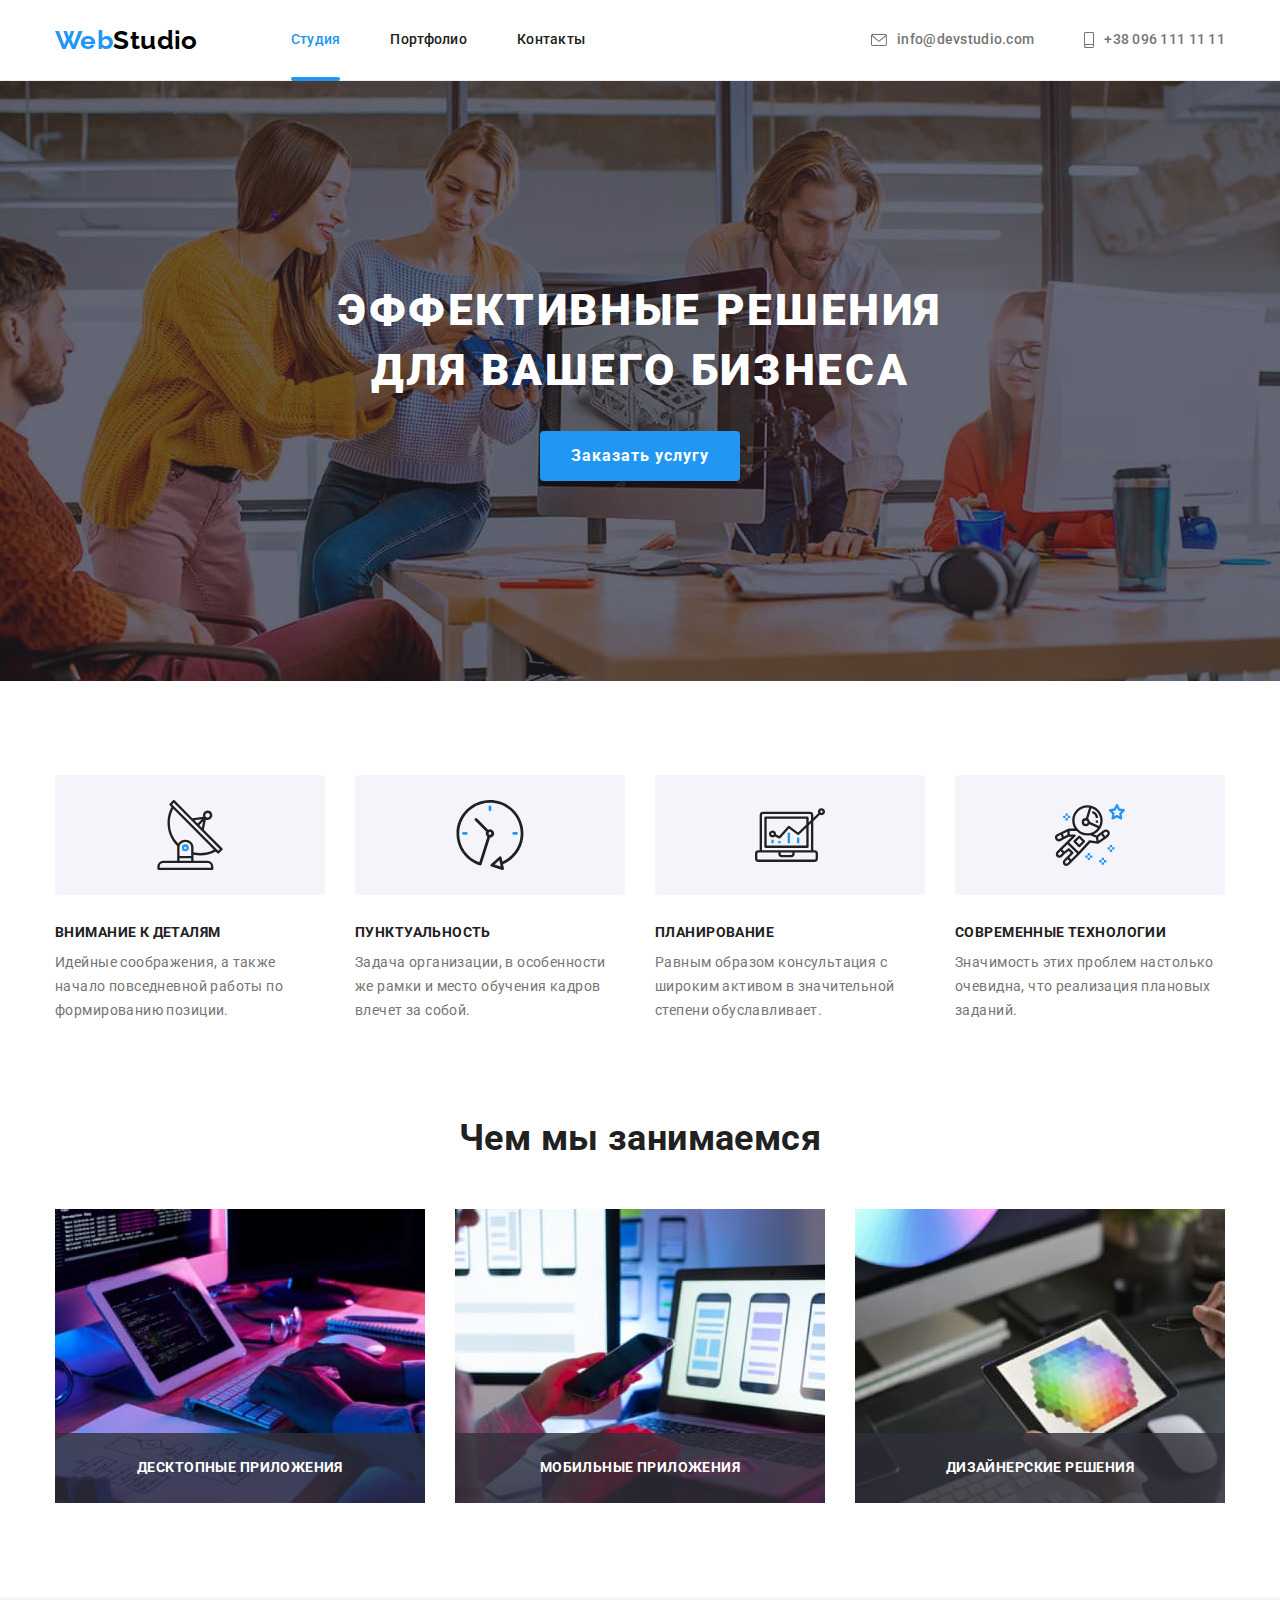
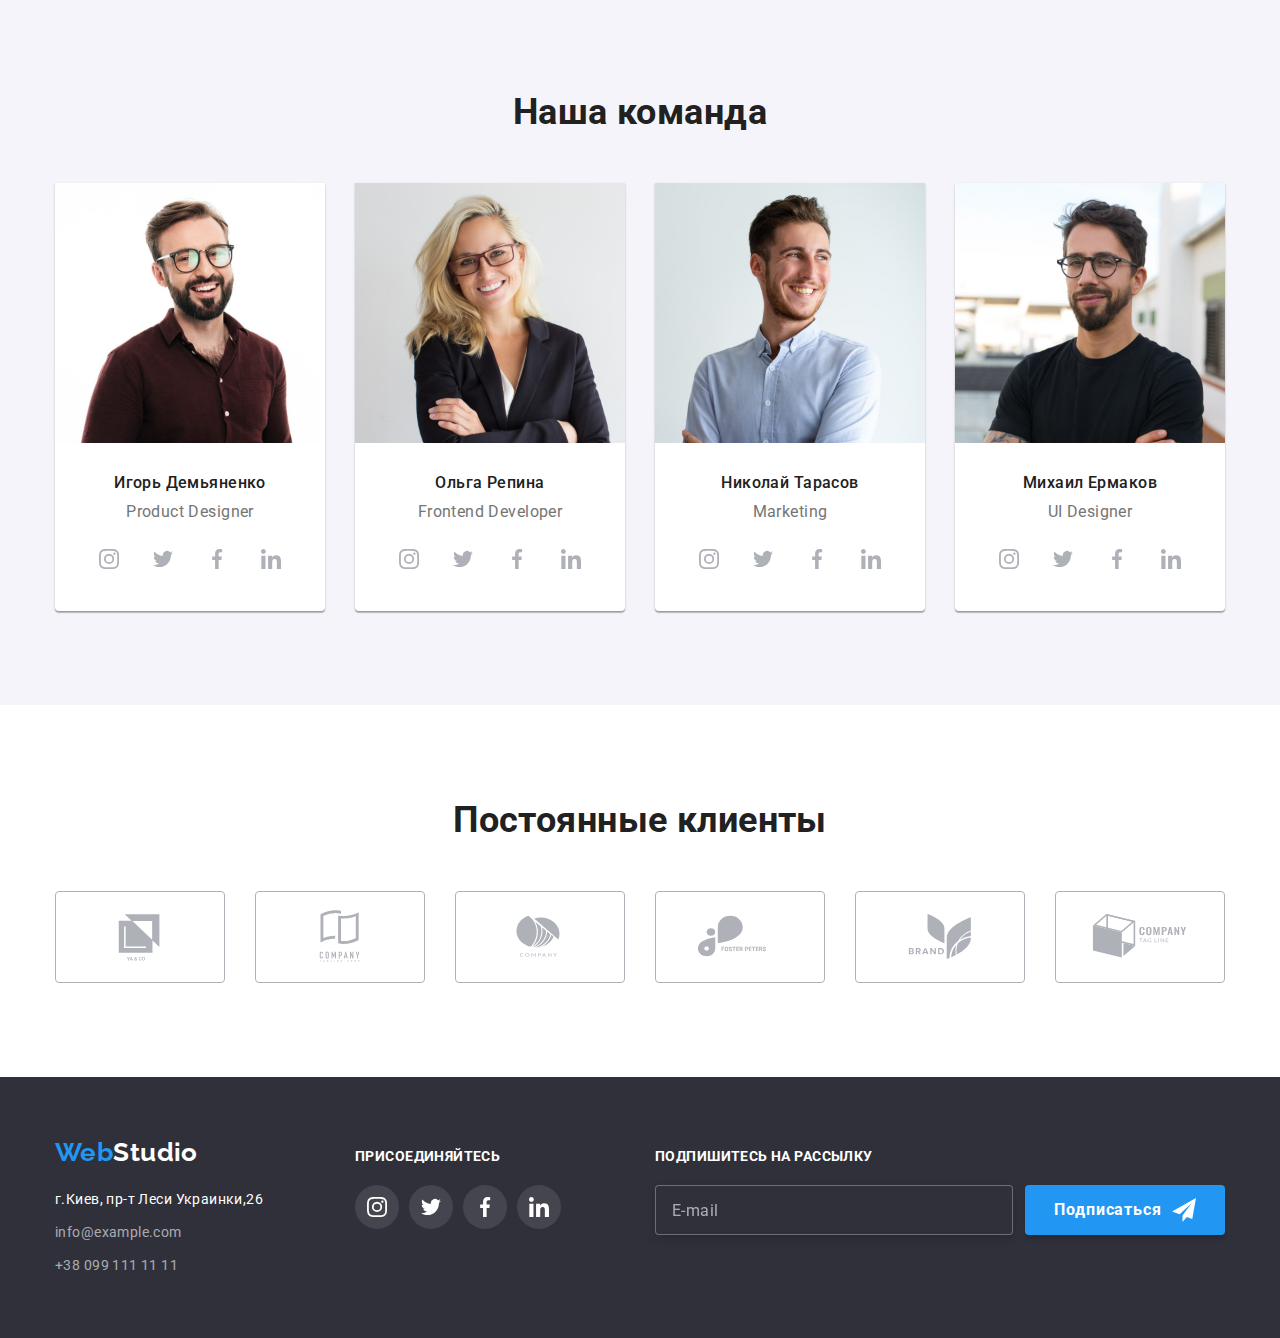
==== index.html @ 967293d0 "Initial commit" ====
<!DOCTYPE html>
<html lang="ru">
  <head>
    <meta charset="UTF-8" />
    <meta http-equiv="X-UA-Compatible" content="IE=edge" />
    <meta name="viewport" content="width=device-width, initial-scale=1.0" />
    <title>Document</title>
    <link rel="preconnect" href="https://fonts.googleapis.com" />
    <link rel="preconnect" href="https://fonts.gstatic.com" crossorigin />
    <link
      href="https://fonts.googleapis.com/css2?family=Raleway:wght@700&family=Roboto:wght@400;500;700;900&display=swap"
      rel="stylesheet"
    />
    <link
      rel="stylesheet"
      href="https://cdnjs.cloudflare.com/ajax/libs/modern-normalize/1.1.0/modern-normalize.min.css"
    />
    <link rel="stylesheet" href="./css/main.min.css" />
  </head>

  <body data-body>
    <!-- Секція Header -->
    <header class="header">
      <div class="container header__nav">
        <nav class="nav header__nav">
          <a class="logo" href="./index.html">Web<span class="logo__text--black">Studio</span></a>
          <ul class="nav__list list">
            <li class="nav__item">
              <a class="nav__link nav__link--current" href="./index.html">Студия</a>
            </li>
            <li class="nav__item">
              <a class="nav__link" href="./portfolio.html">Портфолио</a>
            </li>
            <li class="nav__item">
              <a class="nav__link" href="#">Контакты</a>
            </li>
          </ul>
        </nav>
        <ul class="contacts__list header__contacts-list list">
          <li class="contacts__item header__contacts-item">
            <a class="contacts__link header__contacts-link" href="mailto:info@example.com">
              <svg class="contacts__icon" width="16" height="12">
                <use href="./images/icons.svg#envelope"></use></svg
              >info@devstudio.com
            </a>
          </li>
          <li class="contacts__item header__contacts-item">
            <a class="contacts__link header__contacts-link" href="tel:+380991111111">
              <svg class="contacts__icon" width="10" height="16">
                <use href="./images/icons.svg#smartphone"></use></svg
              >+38 096 111 11 11
            </a>
          </li>
        </ul>
      </div>
    </header>

    <main>
      <!-- Секція Hero -->
      <section class="hero">
        <div class="container">
          <h1 class="hero__title">
            Эффективные решения <br />
            для вашего бизнеса
          </h1>
          <button class="button hero__button" type="button" data-modal-open>Заказать услугу</button>
        </div>
      </section>
      <!-- Секція Benefits -->
      <section class="benefits">
        <div class="container">
          <h2 class="benefit__title visually-hidden">Достоинства компании</h2>
          <ul class="benefits__list list">
            <li class="benefits__item">
              <div class="benefits__thumb">
                <svg class="benefits__icon" width="70" height="70">
                  <use href="./images/icons.svg#antenna"></use>
                </svg>
              </div>
              <h3 class="benefits__subtitle">Внимание к деталям</h3>
              <p class="benefits__description">
                Идейные соображения, а также начало повседневной работы по формированию позиции.
              </p>
            </li>
            <li class="benefits__item">
              <div class="benefits__thumb">
                <svg class="benefits__icon" width="70" height="70">
                  <use href="./images/icons.svg#clock"></use>
                </svg>
              </div>
              <h3 class="benefits__subtitle">Пунктуальность</h3>
              <p class="benefits__description">
                Задача организации, в особенности же рамки и место обучения кадров влечет за собой.
              </p>
            </li>
            <li class="benefits__item">
              <div class="benefits__thumb">
                <svg class="benefits__icon" width="70" height="70">
                  <use href="./images/icons.svg#diagram"></use>
                </svg>
              </div>
              <h3 class="benefits__subtitle">Планирование</h3>
              <p class="benefits__description">
                Равным образом консультация с широким активом в значительной степени обуславливает.
              </p>
            </li>
            <li class="benefits__item">
              <div class="benefits__thumb">
                <svg class="benefits__icon" width="70" height="70">
                  <use href="./images/icons.svg#astronaut"></use>
                </svg>
              </div>
              <h3 class="benefits__subtitle">Современные технологии</h3>
              <p class="benefits__description">
                Значимость этих проблем настолько очевидна, что реализация плановых заданий.
              </p>
            </li>
          </ul>
        </div>
      </section>
      <!-- Секція About -->
      <section class="about">
        <div class="container">
          <h2 class="about__title">Чем мы занимаемся</h2>
          <ul class="about__list card-set list">
            <li class="about__item card-set__item">
              <img
                class="about__img img"
                src="./images/img_1.jpg"
                alt="процес_програмиования"
                width="370"
              />
              <p class="about__subtitle">Десктопные приложения</p>
            </li>
            <li class="about__item card-set__item">
              <img
                class="about__img img"
                src="./images/img_2.jpg"
                alt="девушка_звонит"
                width="370"
              />
              <p class="about__subtitle">Мобильные приложения</p>
            </li>
            <li class="about__item card-set__item">
              <img
                class="about__img img"
                src="./images/img_3.jpg"
                alt="выбор_цвета_палитры"
                width="370"
              />
              <p class="about__subtitle">Дизайнерские решения</p>
            </li>
          </ul>
        </div>
      </section>
      <!-- Секція Team -->
      <section class="team">
        <div class="container">
          <h2 class="team__title">Наша команда</h2>
          <ul class="team__list card-set list">
            <li class="team__item card-set__item">
              <img
                class="team__img img"
                src="./images/img_4.jpg"
                alt="мужчина_Игорь Демьяненко"
                width="270"
              />
              <div class="meta">
                <h3 class="meta__name">Игорь Демьяненко</h3>
                <p class="meta__job">Product Designer</p>
                <ul class="social__list list">
                  <li class="social__item">
                    <a
                      class="social__link social__link--mode-light"
                      href="#"
                      aria-label="instagram"
                    >
                      <svg class="social__icon social__icon--mode-light" width="20" height="20">
                        <use href="./images/icons.svg#instagram"></use>
                      </svg>
                    </a>
                  </li>
                  <li class="social__item">
                    <a class="social__link social__link--mode-light" href="#" aria-label="twitter">
                      <svg class="social__icon social__icon--mode-light" width="20" height="20">
                        <use href="./images/icons.svg#twitter"></use>
                      </svg>
                    </a>
                  </li>
                  <li class="social__item">
                    <a class="social__link social__link--mode-light" href="#" aria-label="facebook"
                      ><svg class="social__icon social__icon--mode-light" width="20" height="20">
                        <use href="./images/icons.svg#facebook"></use></svg
                    ></a>
                  </li>
                  <li class="social__item">
                    <a class="social__link social__link--mode-light" href="#" aria-label="linkedin"
                      ><svg class="social__icon social__icon--mode-light" width="20" height="20">
                        <use href="./images/icons.svg#linkedin"></use></svg
                    ></a>
                  </li>
                </ul>
              </div>
            </li>
            <li class="team__item card-set__item">
              <img
                class="team__img img"
                src="./images/img_5.jpg"
                alt="девушка_Ольга Репина"
                width="270"
              />
              <div class="meta">
                <h3 class="meta__name">Ольга Репина</h3>
                <p class="meta__job">Frontend Developer</p>
                <ul class="social__list list">
                  <li class="social__item">
                    <a
                      class="social__link social__link--mode-light"
                      href="#"
                      aria-label="instagram"
                    >
                      <svg class="social__icon social__icon--mode-light" width="20" height="20">
                        <use href="./images/icons.svg#instagram"></use>
                      </svg>
                    </a>
                  </li>
                  <li class="social__item">
                    <a class="social__link social__link--mode-light" href="#" aria-label="twitter">
                      <svg class="social__icon social__icon--mode-light" width="20" height="20">
                        <use href="./images/icons.svg#twitter"></use>
                      </svg>
                    </a>
                  </li>
                  <li class="social__item">
                    <a class="social__link social__link--mode-light" href="#" aria-label="facebook"
                      ><svg class="social__icon social__icon--mode-light" width="20" height="20">
                        <use href="./images/icons.svg#facebook"></use></svg
                    ></a>
                  </li>
                  <li class="social__item">
                    <a class="social__link social__link--mode-light" href="#" aria-label="linkedin"
                      ><svg class="social__icon social__icon--mode-light" width="20" height="20">
                        <use href="./images/icons.svg#linkedin"></use></svg
                    ></a>
                  </li>
                </ul>
              </div>
            </li>
            <li class="team__item card-set__item">
              <img
                class="team__img img"
                src="./images/img_6.jpg"
                alt="мужчина_Николай Тарасов"
                width="270"
              />
              <div class="meta">
                <h3 class="meta__name">Николай Тарасов</h3>
                <p class="meta__job">Marketing</p>
                <ul class="social__list list">
                  <li class="social__item">
                    <a
                      class="social__link social__link--mode-light"
                      href="#"
                      aria-label="instagram"
                    >
                      <svg class="social__icon social__icon--mode-light" width="20" height="20">
                        <use href="./images/icons.svg#instagram"></use>
                      </svg>
                    </a>
                  </li>
                  <li class="social__item">
                    <a class="social__link social__link--mode-light" href="#" aria-label="twitter">
                      <svg class="social__icon social__icon--mode-light" width="20" height="20">
                        <use href="./images/icons.svg#twitter"></use>
                      </svg>
                    </a>
                  </li>
                  <li class="social__item">
                    <a class="social__link social__link--mode-light" href="#" aria-label="facebook"
                      ><svg class="social__icon social__icon--mode-light" width="20" height="20">
                        <use href="./images/icons.svg#facebook"></use></svg
                    ></a>
                  </li>
                  <li class="social__item">
                    <a class="social__link social__link--mode-light" href="#" aria-label="linkedin"
                      ><svg class="social__icon social__icon--mode-light" width="20" height="20">
                        <use href="./images/icons.svg#linkedin"></use></svg
                    ></a>
                  </li>
                </ul>
              </div>
            </li>
            <li class="team__item card-set__item">
              <img
                class="team__img img"
                src="./images/img_7.jpg"
                alt="мужчина_Михаил Ермаков"
                width="270"
              />
              <div class="meta">
                <h3 class="meta__name">Михаил Ермаков</h3>
                <p class="meta__job">UI Designer</p>
                <ul class="social__list list">
                  <li class="social__item">
                    <a
                      class="social__link social__link--mode-light"
                      href="#"
                      aria-label="instagram"
                    >
                      <svg class="social__icon social__icon--mode-light" width="20" height="20">
                        <use href="./images/icons.svg#instagram"></use>
                      </svg>
                    </a>
                  </li>
                  <li class="social__item">
                    <a class="social__link social__link--mode-light" href="#" aria-label="twitter">
                      <svg class="social__icon social__icon--mode-light" width="20" height="20">
                        <use href="./images/icons.svg#twitter"></use>
                      </svg>
                    </a>
                  </li>
                  <li class="social__item">
                    <a class="social__link social__link--mode-light" href="#" aria-label="facebook"
                      ><svg class="social__icon social__icon--mode-light" width="20" height="20">
                        <use href="./images/icons.svg#facebook"></use></svg
                    ></a>
                  </li>
                  <li class="social__item">
                    <a class="social__link social__link--mode-light" href="#" aria-label="linkedin"
                      ><svg class="social__icon social__icon--mode-light" width="20" height="20">
                        <use href="./images/icons.svg#linkedin"></use></svg
                    ></a>
                  </li>
                </ul>
              </div>
            </li>
          </ul>
        </div>
      </section>
      <!-- Секція Clients -->
      <section class="clients">
        <div class="container">
          <h2 class="clients__title">Постоянные клиенты</h2>
          <ul class="clients__list list">
            <li class="clients__items">
              <a class="clients__link" href="#" aria-label="ya_&_co">
                <svg class="clients__icon" width="106" height="60">
                  <use href="./images/icons.svg#logo_1"></use></svg
              ></a>
            </li>
            <li class="clients__items">
              <a class="clients__link" href="#" aria-label="company_tagline_here">
                <svg class="clients__icon" width="106" height="60">
                  <use href="./images/icons.svg#logo_2"></use></svg
              ></a>
            </li>
            <li class="clients__items">
              <a class="clients__link" href="#" aria-label="company">
                <svg class="clients__icon" width="106" height="60">
                  <use href="./images/icons.svg#logo_3"></use></svg
              ></a>
            </li>
            <li class="clients__items">
              <a class="clients__link" href="#" aria-label="foster_peters">
                <svg class="clients__icon" width="106" height="60">
                  <use href="./images/icons.svg#logo_4"></use></svg
              ></a>
            </li>
            <li class="clients__items">
              <a class="clients__link" href="#" aria-label="brand">
                <svg class="clients__icon" width="106" height="60">
                  <use href="./images/icons.svg#logo_5"></use></svg
              ></a>
            </li>
            <li class="clients__items">
              <a class="clients__link" href="#" aria-label="company_tag_line">
                <svg class="clients__icon" width="106" height="60">
                  <use href="./images/icons.svg#logo_6"></use></svg
              ></a>
            </li>
          </ul>
        </div>
      </section>
    </main>
    <!-- Секція Footer -->
    <footer class="footer">
      <div class="container footer__container">
        <div class="footer__box">
          <a class="logo footer__logo" href="./index.html"
            >Web<span class="logo__text--white">Studio</span></a
          >
          <address class="contact">
            <ul class="contact__list list">
              <li class="contact__item">
                <a
                  class="contact__address"
                  href="https://goo.gl/maps/8b87fUh3uZsaHk5C8"
                  target="_blank"
                  rel="noreferrer noopener"
                >
                  г.Киев, пр-т Леси Украинки,26
                </a>
              </li>
              <li class="contact__item">
                <a class="contact__link" href="mailto:info@example.com">info@example.com</a>
              </li>
              <li class="contact__item">
                <a class="contact__link" href="tel:+380991111111">+38 099 111 11 11</a>
              </li>
            </ul>
          </address>
        </div>
        <div class="social footer__social">
          <b class="social__title">присоединяйтесь</b>
          <ul class="social__list list">
            <li class="social__item">
              <a class="social__link social__link--mode-dark" href="#" aria-label="instagram"
                ><svg class="social__icon social__icon--mode-dark" width="20" height="20">
                  <use href="./images/icons.svg#instagram"></use></svg
              ></a>
            </li>
            <li class="social__item">
              <a class="social__link social__link--mode-dark" href="#" aria-label="twitter"
                ><svg class="social__icon social__icon--mode-dark" width="20" height="20">
                  <use href="./images/icons.svg#twitter"></use></svg
              ></a>
            </li>
            <li class="social__item">
              <a class="social__link social__link--mode-dark" href="#" aria-label="facebook"
                ><svg class="social__icon social__icon--mode-dark" width="20" height="20">
                  <use href="./images/icons.svg#facebook"></use></svg
              ></a>
            </li>
            <li class="social__item">
              <a class="social__link social__link--mode-dark" href="#" aria-label="linkedin"
                ><svg class="social__icon social__icon--mode-dark" width="20" height="20">
                  <use href="./images/icons.svg#linkedin"></use></svg
              ></a>
            </li>
          </ul>
        </div>
        <div class="subscribe">
          <b class="subscribe__title">Подпишитесь на рассылку</b>
          <form class="subscribe__form">
            <label class="subscribe__field">
              <input
                class="subscribe__inpat"
                type="email"
                name="mail"
                placeholder="E-mail"
                required
              />
            </label>
            <button class="button subscribe__button" type="submit">
              Подписаться
              <svg class="subscribe__icon" width="24" height="24">
                <use href="./images/icons.svg#subscribe"></use>
              </svg>
            </button>
          </form>
        </div>
      </div>
    </footer>
    <!-- Модальне вікно -->
    <div class="backdrop backdrop__is-hidden" data-modal>
      <div class="modal">
        <form class="form">
          <b class="form__title">Оставьте свои данные, мы вам перезвоним</b>
          <label class="form__field">
            <span class="form__lable">Имя</span>
            <input class="form__input" type="text" name="user-name" />
            <svg class="form__icon" width="18" height="18">
              <use href="./images/icons.svg#user_name"></use>
            </svg>
          </label>
          <label class="form__field">
            <span class="form__lable">Телефон</span>
            <input class="form__input" type="tel" name="tel" />
            <svg class="form__icon" width="18" height="18">
              <use href="./images/icons.svg#tel"></use>
            </svg>
          </label>
          <label class="form__field">
            <span class="form__lable">Почта</span>
            <input class="form__input" type="email" name="mail" />
            <svg class="form__icon" width="18" height="18">
              <use href="./images/icons.svg#mail"></use>
            </svg>
          </label>
          <label class="form__field">
            <span class="form__lable">Комментарий</span>
            <textarea
              class="form__input-textarea"
              name="comment"
              placeholder="Введите текст"
            ></textarea>
          </label>
          <label class="form__field-checkbox">
            <input class="form__input-checkbox" type="checkbox" />
            <svg class="form__checkbox-on" width="16" height="15">
              <use href="./images/icons.svg#on_checkbox"></use>
            </svg>
            <svg class="form__checkbox-off" width="16" height="15">
              <use href="./images/icons.svg#off_checkbox"></use>
            </svg>
            <span class="form__checkbox-text"
              >Соглашаюсь с рассылкой и принимаю
              <a class="form__checkbox-link" href="#">Условия договора</a></span
            >
          </label>
          <button class="button__submit button" type="submit">Отправить</button>
        </form>
        <button class="button__close" type="button" aria-label="modal-close" data-modal-close>
          <svg class="button__close-icon" width="18" height="18">
            <use href="./images/icons.svg#modal_close"></use>
          </svg>
        </button>
      </div>
    </div>
    <script src="./js/modal.js"></script>
  </body>
</html>
---- css/main.min.css ----
:root{--main-font: "Roboto";--secondary-font: "Raleway";--primary-text-color: #757575;--title-text-color: #000000;--link-base-color: #212121;--text-white-color: #ffffff;--link-active-color: #2196f3;--footer-contact-color: rgba(255, 255, 255, 0.6);--hero-linear-gradient: rgba(47, 48, 58, 0.4);--team-icon-color: #afb1b8;--team-icon-focus-color: #ffffff;--clients-color: #afb1b8;--clients-focus-color: #188ce8;--footer-icon-color: #ffffff;--background-white-color: #ffffff;--background-secondary-color: #2f303a;--background-btn-active-color: #188ce8;--background-button-color: #f5f4fa;--team-icon-focus-bg: #2196f3;--footer-icon-bg: rgba(255, 255, 255, 0.1);--footer-icon-focus-bg: #2196f3;--header-border-color: #ececec;--portfolio-border-color: #eeeeee;--clients-border-color: #afb1b8;--clients-border-focus-color: #188ce8;--team-item-border: 0px 0px 4px 4px;--hero-button-shadow: 0px 4px 4px rgba(0, 0, 0, 0.15);--team-item-shadow: 0px 1px 3px rgba(0, 0, 0, 0.12), 0px 1px 1px rgba(0, 0, 0, 0.14), 0px 2px 1px rgba(0, 0, 0, 0.2);--portfolio-filters-item-shadow: 0px 3px 1px rgba(0, 0, 0, 0.1), 0px 1px 2px rgba(0, 0, 0, 0.08), 0px 2px 2px rgba(0, 0, 0, 0.12);--portfolio-projects-item-shadow: 0px 1px 1px rgba(0, 0, 0, 0.12), 0px 4px 4px rgba(0, 0, 0, 0.06), 1px 4px 6px rgba(0, 0, 0, 0.16);--items: 3;--indent: 30px;--transition: 250ms cubic-bezier(0.4, 0, 0.2, 1)}.visually-hidden{position:absolute;width:1px;height:1px;margin:-1px;border:0;padding:0;white-space:nowrap;-webkit-clip-path:inset(100%);clip-path:inset(100%);clip:rect(0 0 0 0);overflow:hidden}.portfolio,.clients,.team,.about,.benefits{padding-top:94px;padding-bottom:94px}body{font-family:var(--main-font),sans-serif;font-size:14px;line-height:1.71;letter-spacing:.03em;color:var(--primary-text-color);background-color:var(--background-white-color)}.backdrop__no-scroll{overflow:hidden}h1,h2,h3,h4,h5,h6,p{margin:0;padding:0}.img{display:block;max-width:100%;height:auto}.list{padding:0;margin:0;list-style:none}.card-set{display:-webkit-box;display:-ms-flexbox;display:flex;-ms-flex-wrap:wrap;flex-wrap:wrap;margin:calc(-1*var(--indent)/2)}.card-set__item{-ms-flex-preferred-size:calc((100% - var(--indent)*var(--items))/var(--items));flex-basis:calc((100% - var(--indent)*var(--items))/var(--items));margin:calc(var(--indent)/2)}.button{display:-webkit-box;display:-ms-flexbox;display:flex;-webkit-box-align:center;-ms-flex-align:center;align-items:center;-webkit-box-pack:center;-ms-flex-pack:center;justify-content:center;width:200px;height:50px;margin-right:auto;margin-left:auto;font-weight:700;font-size:16px;line-height:1.88;letter-spacing:.06em;color:#fff;background:#2196f3;-webkit-box-shadow:0px 4px 4px rgba(0,0,0,.15);box-shadow:0px 4px 4px rgba(0,0,0,.15);border-radius:4px;border:none;cursor:pointer;-webkit-transition:background var(--transition);transition:background var(--transition)}.button:hover,.button:focus{background-color:var(--background-btn-active-color)}.filters__button{padding:6px 22px;font-family:inherit;font-weight:500;font-size:16px;line-height:1.62;letter-spacing:.03em;color:var(--link-base-color);text-align:center;background-color:var(--background-button-color);border:none;border-radius:4px;cursor:pointer;-webkit-transition:color var(--transition),background-color var(--transition),-webkit-box-shadow var(--transition);transition:color var(--transition),background-color var(--transition),-webkit-box-shadow var(--transition);transition:color var(--transition),background-color var(--transition),box-shadow var(--transition);transition:color var(--transition),background-color var(--transition),box-shadow var(--transition),-webkit-box-shadow var(--transition)}.filters__button:hover,.filters__button:focus{color:var(--text-white-color);background-color:var(--link-active-color);-webkit-box-shadow:var(--portfolio-filters-item-shadow);box-shadow:var(--portfolio-filters-item-shadow)}.button__close{position:absolute;top:8px;right:8px;display:-webkit-box;display:-ms-flexbox;display:flex;-webkit-box-align:center;-ms-flex-align:center;align-items:center;-webkit-box-pack:center;-ms-flex-pack:center;justify-content:center;padding:0;width:30px;height:30px;border:1px solid rgba(0,0,0,.1);border-radius:50%;background-color:#fff;-webkit-transition:fill var(--transition);transition:fill var(--transition);cursor:pointer}.button__close:hover,.button__close:focus{fill:#2196f3}.container{width:1200px;padding-left:15px;padding-right:15px;margin-left:auto;margin-right:auto}.section{padding-top:94px;padding-bottom:94px}.social__list{display:-webkit-box;display:-ms-flexbox;display:flex;-webkit-box-pack:center;-ms-flex-pack:center;justify-content:center}.social__item:not(:last-child){margin-right:10px}.social__link{display:-webkit-box;display:-ms-flexbox;display:flex;-webkit-box-pack:center;-ms-flex-pack:center;justify-content:center;-webkit-box-align:center;-ms-flex-align:center;align-items:center;width:44px;height:44px;border-radius:50%}.social__link--mode-light{color:var(--team-icon-color);-webkit-transition:color var(--transition),background-color var(--transition);transition:color var(--transition),background-color var(--transition);fill:currentColor}.social__link--mode-light:hover,.social__link--mode-light:focus{color:var(--team-icon-focus-color);background-color:var(--team-icon-focus-bg)}.social__link--mode-dark{color:var(--footer-icon-color);background-color:var(--footer-icon-bg);-webkit-transition:background-color var(--transition);transition:background-color var(--transition);fill:currentColor}.social__link--mode-dark:hover,.social__link--mode-dark:focus{background-color:var(--footer-icon-focus-bg)}.hero__title{margin-bottom:30px;font-weight:900;font-size:44px;line-height:1.36;letter-spacing:.06em;text-transform:uppercase;color:var(--text-white-color)}.about__title,.team__title,.clients__title{font-weight:700;font-size:36px;line-height:1.17;color:var(--link-base-color)}.backdrop{position:fixed;top:0;left:0;min-width:100%;min-height:100%;background-color:rgba(0,0,0,.2);opacity:1;-webkit-transition:opacity 1000ms cubic-bezier(0.4, 0, 0.2, 1);transition:opacity 1000ms cubic-bezier(0.4, 0, 0.2, 1)}.backdrop__is-hidden{opacity:0;pointer-events:none}.modal{position:absolute;top:50%;left:50%;width:528px;height:581px;padding:40px;background-color:#fff;-webkit-box-shadow:0px 1px 3px rgba(0,0,0,.12),0px 1px 1px rgba(0,0,0,.14),0px 2px 1px rgba(0,0,0,.2);box-shadow:0px 1px 3px rgba(0,0,0,.12),0px 1px 1px rgba(0,0,0,.14),0px 2px 1px rgba(0,0,0,.2);border-radius:4px;-webkit-transform:translate(-50%, -50%) scale(1);transform:translate(-50%, -50%) scale(1);-webkit-transition:-webkit-transform var(--transition);transition:-webkit-transform var(--transition);transition:transform var(--transition);transition:transform var(--transition), -webkit-transform var(--transition)}.form{width:448px}.form__title{display:block;margin-bottom:12px;font-weight:700;font-size:20px;line-height:1.15;text-align:center;letter-spacing:.03em;color:#212121}.form__field{position:relative;display:-webkit-box;display:-ms-flexbox;display:flex;-webkit-box-orient:vertical;-webkit-box-direction:normal;-ms-flex-direction:column;flex-direction:column;margin-bottom:10px;cursor:pointer;-webkit-transition:fill var(--transition);transition:fill var(--transition)}.form__field:nth-child(5){margin-bottom:20px}.form__field:hover,.form__field:focus-within{fill:#2196f3}.form__lable{margin-bottom:4px;font-size:12px;line-height:1.17;letter-spacing:.01em;color:#757575}.form__input{padding:11px 12px;padding-left:42px;border:1px solid rgba(33,33,33,.2);border-radius:4px;cursor:pointer;-webkit-transition:border-color var(--transition);transition:border-color var(--transition)}.form__input:hover,.form__input:focus{border-color:#2196f3;outline:none}.form__icon{position:absolute;top:50%;left:12px}.form__input-textarea{width:448px;height:120px;padding:12px 16px;font-size:12px;line-height:1.17;letter-spacing:.01em;color:#212121;border:1px solid rgba(33,33,33,.2);border-radius:4px;resize:none;cursor:pointer;-webkit-transition:border-color var(--transition);transition:border-color var(--transition)}.form__input-textarea:hover,.form__input-textarea:focus{border-color:#2196f3;outline:none}.form__input-textarea::-webkit-input-placeholder{color:rgba(117,117,117,.5);-webkit-transition:color var(--transition);transition:color var(--transition)}.form__input-textarea::-moz-placeholder{color:rgba(117,117,117,.5);-moz-transition:color var(--transition);transition:color var(--transition)}.form__input-textarea:-ms-input-placeholder{color:rgba(117,117,117,.5);-ms-transition:color var(--transition);transition:color var(--transition)}.form__input-textarea::-ms-input-placeholder{color:rgba(117,117,117,.5);-ms-transition:color var(--transition);transition:color var(--transition)}.form__input-textarea::placeholder{color:rgba(117,117,117,.5);-webkit-transition:color var(--transition);transition:color var(--transition)}.form__input-textarea:hover::-webkit-input-placeholder, .form__input-textarea:focus::-webkit-input-placeholder{color:#2196f3}.form__input-textarea:hover::-moz-placeholder, .form__input-textarea:focus::-moz-placeholder{color:#2196f3}.form__input-textarea:hover:-ms-input-placeholder, .form__input-textarea:focus:-ms-input-placeholder{color:#2196f3}.form__input-textarea:hover::-ms-input-placeholder, .form__input-textarea:focus::-ms-input-placeholder{color:#2196f3}.form__input-textarea:hover::placeholder,.form__input-textarea:focus::placeholder{color:#2196f3}.form__field-checkbox{display:inline-block;position:relative;padding-left:25px;margin-left:10px;margin-bottom:30px;cursor:pointer}.form__input-checkbox{position:absolute;width:1px;height:1px;margin:-1px;border:0;padding:0;clip:rect(0 0 0 0);overflow:hidden}.form__checkbox-off{position:absolute;-webkit-transform:translateY(-50%);transform:translateY(-50%);top:50%;left:0;opacity:1}.form__checkbox-on{position:absolute;-webkit-transform:translateY(-50%);transform:translateY(-50%);top:50%;left:0;opacity:0}.form__input-checkbox:checked~.form__checkbox-on{opacity:1}.form__input-checkbox:checked~.form__checkbox-off{opacity:0}.form__checkbox-text{font-size:14px;line-height:1.71;letter-spacing:.03em;color:#757575}.form__checkbox-link{-webkit-text-decoration-line:underline;text-decoration-line:underline;color:#2196f3}.header{border-bottom:1px solid var(--header-border-color)}.header__nav{display:-webkit-box;display:-ms-flexbox;display:flex;-webkit-box-align:center;-ms-flex-align:center;align-items:center}.logo{display:block;font-family:var(--secondary-font);font-weight:700;font-size:26px;line-height:1.19;color:var(--link-active-color);text-decoration:none}.logo__text--black{color:var(--title-text-color)}.nav__list{display:-webkit-box;display:-ms-flexbox;display:flex;margin-left:93px}.nav__item:not(:last-child){margin-right:50px}.nav__link{position:relative;display:block;padding-top:32px;padding-bottom:32px;font-weight:500;font-size:14px;line-height:1.14;letter-spacing:.02em;color:var(--link-base-color);text-decoration:none;-webkit-transition:color var(--transition);transition:color var(--transition)}.nav__link:hover,.nav__link:focus{color:var(--link-active-color)}.nav__link--current{color:var(--link-active-color)}.nav__link--current::after{position:absolute;left:0;bottom:-1px;content:"";display:block;width:100%;height:4px;border-radius:2px;background-color:var(--link-active-color)}.header__contacts-list{display:-webkit-box;display:-ms-flexbox;display:flex;margin-left:auto;-webkit-box-align:center;-ms-flex-align:center;align-items:center}.header__contacts-item{margin-left:50px}.header__contacts-link{display:-webkit-box;display:-ms-flexbox;display:flex;-webkit-box-align:center;-ms-flex-align:center;align-items:center;padding-top:32px;padding-bottom:32px;font-weight:500;font-size:14px;line-height:1.14;letter-spacing:.02em;color:var(--primary-text-color);text-decoration:none;-webkit-transition:color var(--transition);transition:color var(--transition)}.header__contacts-link:hover,.header__contacts-link:focus{color:var(--link-active-color)}.contacts__icon{margin-right:10px;fill:currentColor}.hero{max-width:1600px;height:600px;padding:200px 0;margin-left:auto;margin-right:auto;text-align:center;background-image:-webkit-gradient(linear, left top, right top, from(var(--hero-linear-gradient)), to(var(--hero-linear-gradient))),url(../images/bg-img.jpg);background-image:linear-gradient(to right, var(--hero-linear-gradient), var(--hero-linear-gradient)),url(../images/bg-img.jpg);background-size:cover;background-repeat:no-repeat;background-position:center;background-color:var(--background-secondary-color)}.benefits__list{display:-webkit-box;display:-ms-flexbox;display:flex}.benefits__item{width:270px;margin-right:30px}.benefits__item:last-child{margin-right:0}.benefits__thumb{width:270px;height:120px;padding:25px 100px;margin-bottom:30px;background-color:var(--background-button-color);border-radius:4px}.benefits__subtitle{margin-bottom:10px;font-weight:700;font-size:14px;line-height:1.14;color:var(--link-base-color);text-transform:uppercase}.about{padding-top:0}.about__title{text-align:center;margin-bottom:50px}.about__list{--items: 3}.about__item{position:relative}.about__subtitle{position:absolute;bottom:0;left:0;display:-webkit-box;display:-ms-flexbox;display:flex;width:100%;height:70px;-webkit-box-pack:center;-ms-flex-pack:center;justify-content:center;-webkit-box-align:center;-ms-flex-align:center;align-items:center;font-weight:700;line-height:1.14;text-align:center;text-transform:uppercase;color:var(--text-white-color);background-color:rgba(47,48,58,.8)}.team{text-align:center;background-color:var(--background-button-color)}.team__title{margin-bottom:50px}.team__list{--items: 4}.team__item{width:270px;background-color:var(--background-white-color);border-radius:var(--team-item-border);-webkit-box-shadow:var(--team-item-shadow);box-shadow:var(--team-item-shadow)}.meta{padding:30px 0;text-align:center}.meta__name{margin-bottom:10px;font-weight:500;font-size:16px;line-height:1.19;color:var(--link-base-color);text-align:center}.meta__job{margin-bottom:16px;font-size:16px;line-height:1.19;text-align:center}.clients{text-align:center}.clients__title{margin-bottom:50px}.clients__list{display:-webkit-box;display:-ms-flexbox;display:flex}.clients__items{margin-right:30px}.clients__items:last-child{margin-right:0}.clients__link{display:-webkit-box;display:-ms-flexbox;display:flex;-webkit-box-pack:center;-ms-flex-pack:center;justify-content:center;-webkit-box-align:center;-ms-flex-align:center;align-items:center;width:170px;height:92px;color:var(--clients-color);border:1px solid var(--clients-border-color);border-radius:4px;-webkit-transition:color var(--transition),border-color var(--transition);transition:color var(--transition),border-color var(--transition)}.clients__link:hover,.clients__link:focus{color:var(--clients-focus-color);border-color:var(--clients-border-focus-color)}.clients__icon{fill:currentColor}.footer{padding-top:60px;padding-bottom:60px;background-color:var(--background-secondary-color)}.footer__container{display:-webkit-box;display:-ms-flexbox;display:flex;-webkit-box-align:baseline;-ms-flex-align:baseline;align-items:baseline}.footer__box{width:231px;margin-right:70px}.footer__logo{display:inline-block;margin-bottom:20px}.logo__text--white{color:var(--text-white-color)}.contact__item:not(:last-child){margin-bottom:9px}.contact__address{font-style:normal;font-size:14px;line-height:1.71;color:var(--text-white-color);text-decoration:none;-webkit-transition:color var(--transition);transition:color var(--transition)}.contact__address:hover,.contact__address:focus{color:var(--link-active-color)}.contact__link{font-style:normal;font-size:14px;line-height:1.71;color:var(--footer-contact-color);text-decoration:none;-webkit-transition:color var(--transition);transition:color var(--transition)}.contact__link:hover,.contact__link:focus{color:var(--link-active-color)}.footer__social{margin-right:94px}.social__title{display:inline-block;margin-bottom:20px;font-weight:700;font-size:14px;line-height:1.14;color:var(--text-white-color);text-transform:uppercase}.subscribe__title{display:block;margin-bottom:20px;font-weight:700;font-size:14px;line-height:1.14;color:var(--text-white-color);text-transform:uppercase}.subscribe__form{display:-webkit-box;display:-ms-flexbox;display:flex;width:570px}.subscribe__inpat{width:358px;height:50px;margin-right:12px;padding:15px 16px;font-size:16px;line-height:1.25;letter-spacing:.03em;color:rgba(255,255,255,.6);background-color:var(--background-secondary-color);border:1px solid rgba(255,255,255,.3);-webkit-filter:drop-shadow(0px 4px 4px rgba(0, 0, 0, 0.15));filter:drop-shadow(0px 4px 4px rgba(0, 0, 0, 0.15));border-radius:4px}.subscribe__inpat::-webkit-input-placeholder{color:rgba(255,255,255,.6)}.subscribe__inpat::-moz-placeholder{color:rgba(255,255,255,.6)}.subscribe__inpat:-ms-input-placeholder{color:rgba(255,255,255,.6)}.subscribe__inpat::-ms-input-placeholder{color:rgba(255,255,255,.6)}.subscribe__inpat::placeholder{color:rgba(255,255,255,.6)}.subscribe__icon{margin-left:10px;fill:currentColor}.filters__list{display:-webkit-box;display:-ms-flexbox;display:flex;-webkit-box-pack:center;-ms-flex-pack:center;justify-content:center;margin-bottom:50px}.filters__item:not(:last-child){margin-right:8px}.portfolio__list{--items: 3}.portfolio__link{display:block;text-decoration:none;-webkit-transition:-webkit-box-shadow var(--transition);transition:-webkit-box-shadow var(--transition);transition:box-shadow var(--transition);transition:box-shadow var(--transition), -webkit-box-shadow var(--transition)}.portfolio__link:hover,.portfolio__link:focus{display:block;-webkit-box-shadow:var(--portfolio-projects-item-shadow);box-shadow:var(--portfolio-projects-item-shadow)}.product{position:relative;overflow:hidden}.product__overlay{position:absolute;top:0;left:0;width:100%;height:100%;background-color:rgba(33,150,243,.9);-webkit-transform:translateY(calc(100% + 1px));transform:translateY(calc(100% + 1px));-webkit-transition:opacity var(--transition),-webkit-transform var(--transition);transition:opacity var(--transition),-webkit-transform var(--transition);transition:transform var(--transition),opacity var(--transition);transition:transform var(--transition),opacity var(--transition),-webkit-transform var(--transition)}.product__description{position:absolute;top:50%;left:50%;-webkit-transform:translate(-50%, -50%);transform:translate(-50%, -50%)}.portfolio__link:hover .product__overlay,.portfolio__link:focus .product__overlay{-webkit-transform:translateY(0);transform:translateY(0)}.product__text{width:322px;font-size:18px;line-height:1.56;color:var(--text-white-color)}.project{padding:20px 24px;border-left:1px solid var(--portfolio-border-color);border-right:1px solid var(--portfolio-border-color);border-bottom:1px solid var(--portfolio-border-color)}.project__title{margin-bottom:4px;font-weight:700;font-size:18px;line-height:2;letter-spacing:.06em;color:var(--link-base-color)}.project__class{font-size:16px;line-height:1.88;color:var(--primary-text-color)}/*# sourceMappingURL=main.min.css.map */
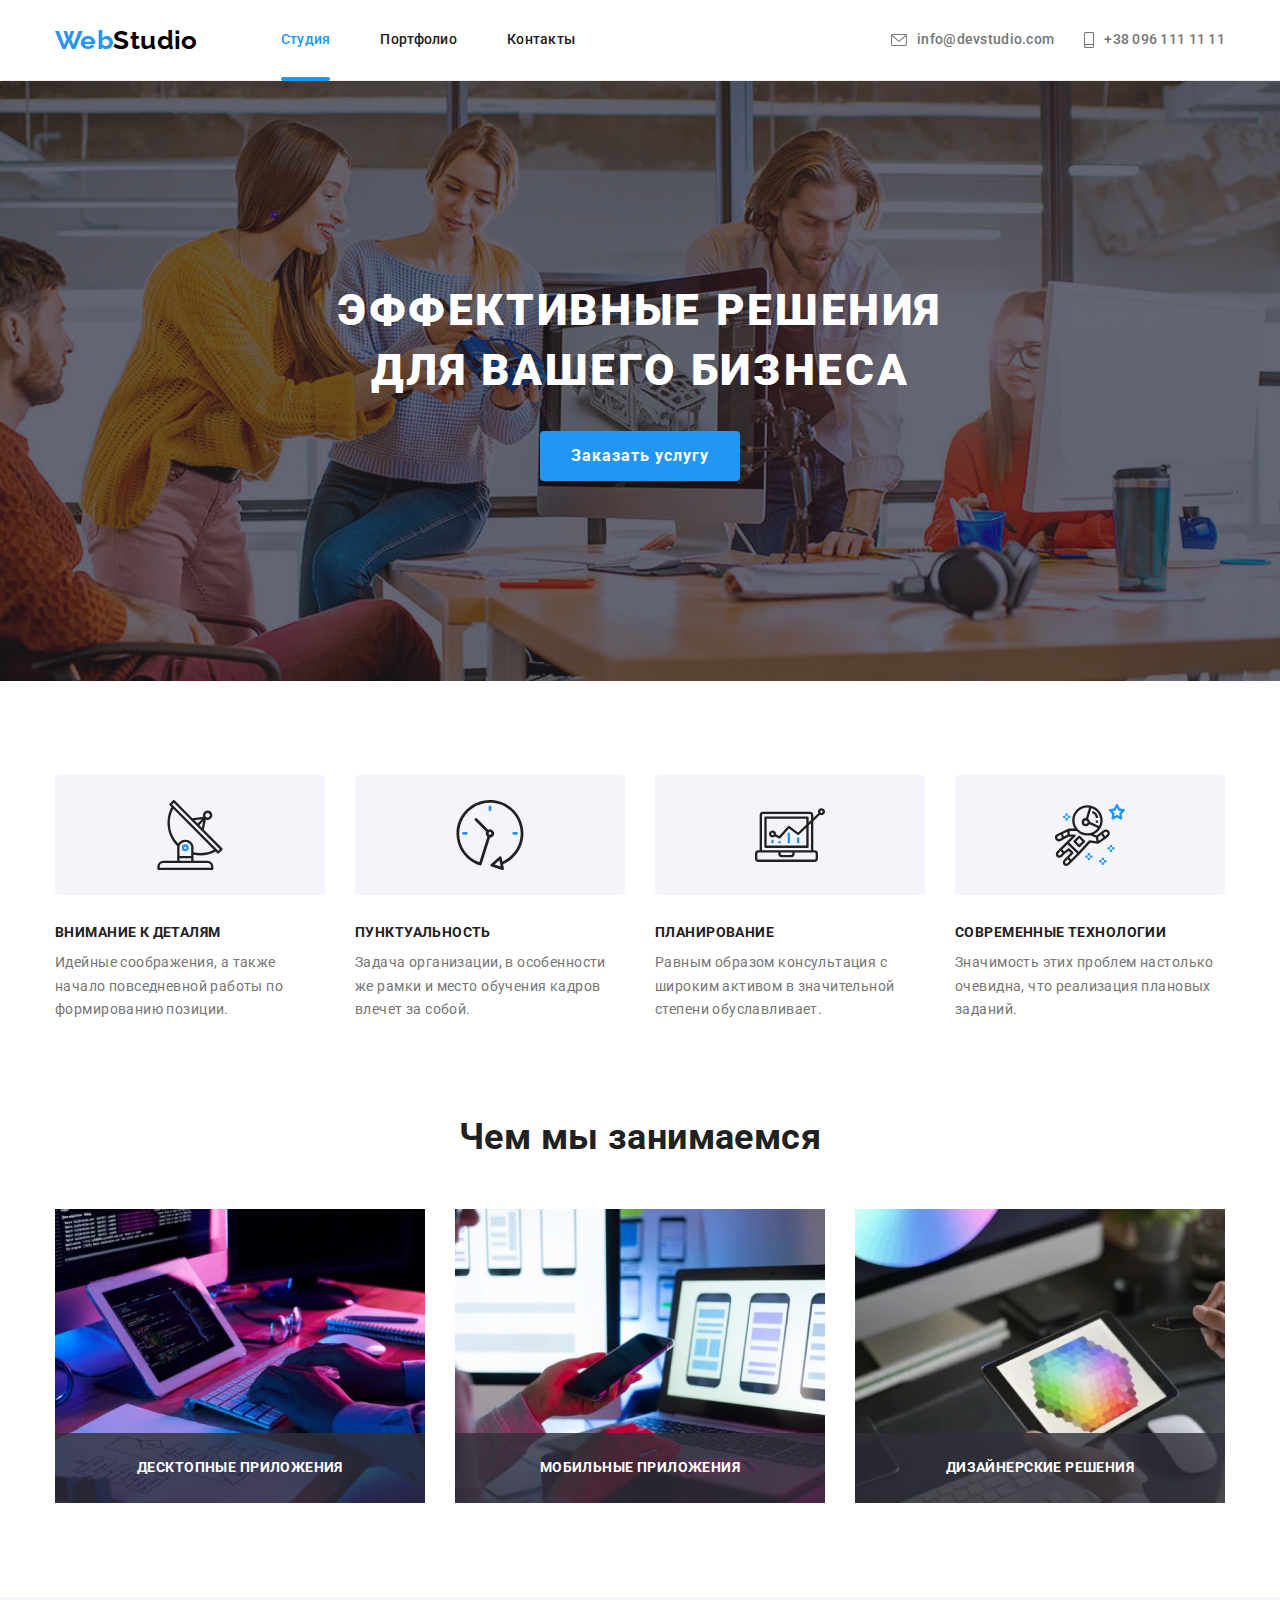
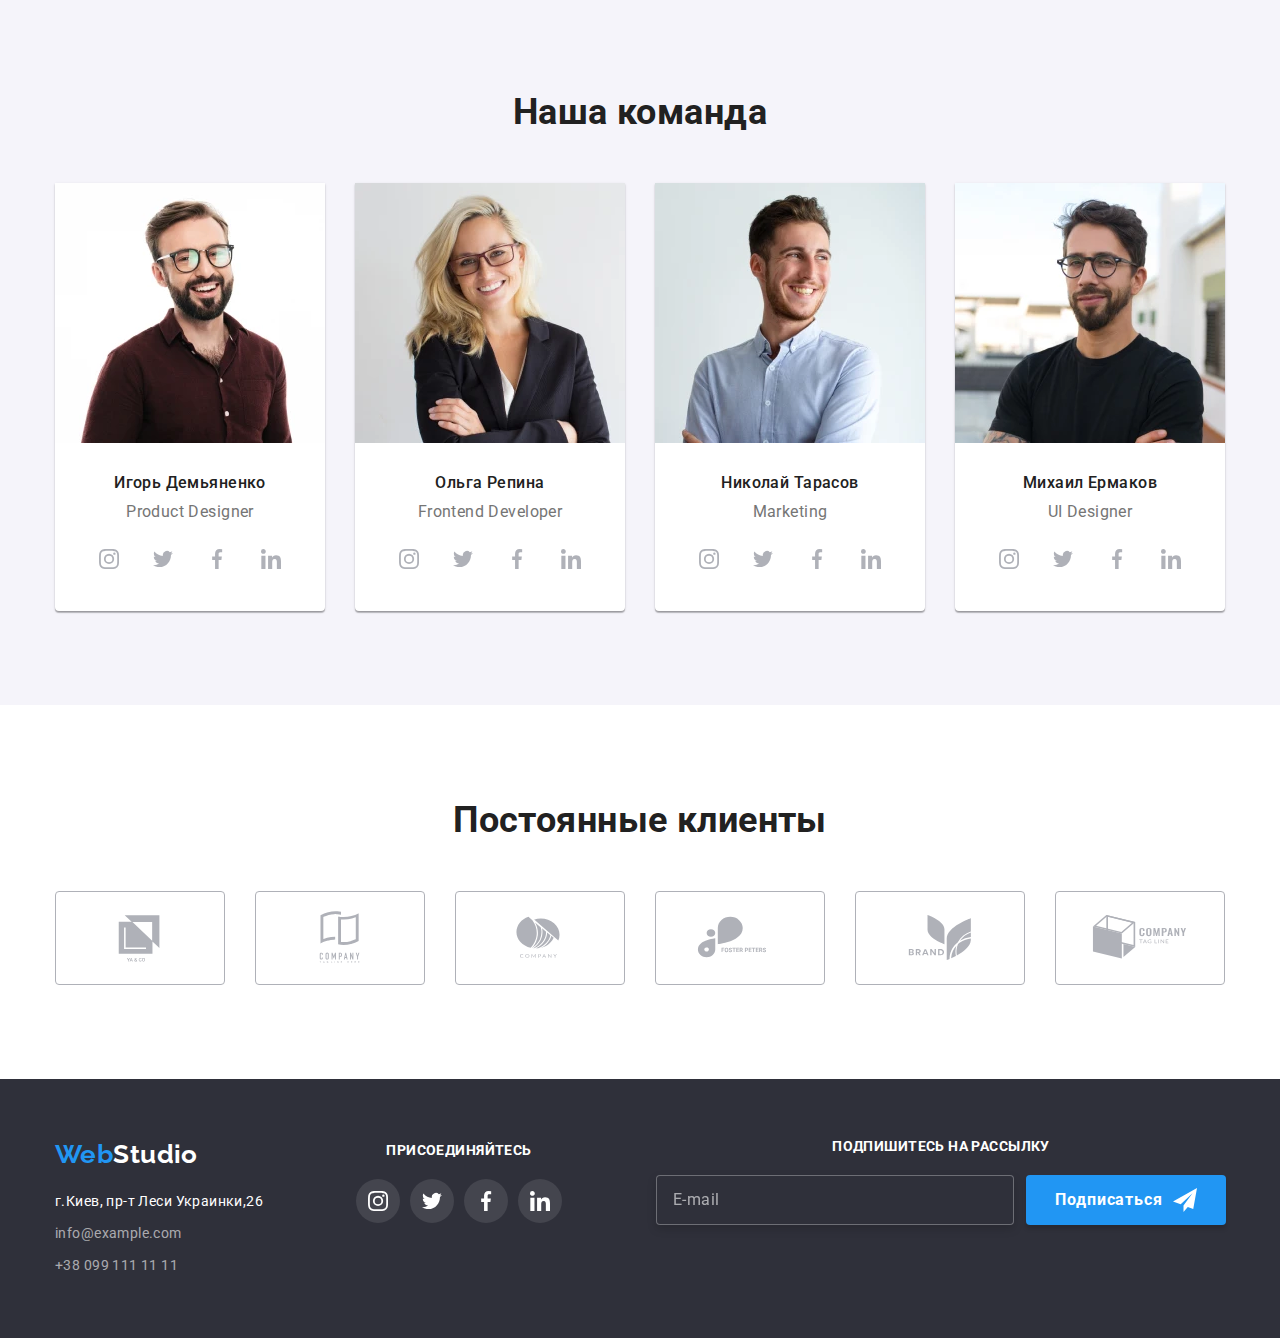
==== commit 733b4e94: "Добавляет адаптивность" ====
--- a/index.html
+++ b/index.html
@@ -21,9 +21,17 @@
   <body data-body>
     <!-- Секція Header -->
     <header class="header">
-      <div class="container header__nav">
+      <div class="container header__container">
+        <a class="logo header__logo" href="./index.html"
+          >Web<span class="logo__text--black">Studio</span></a
+        >
+        <button class="mobile-menu__btn" type="button" data-menu-button>
+          <svg class="mobile-menu__icon" width="24" height="16">
+            <use class="mobile-menu__burger" href="./images/icons.svg#burger-menu"></use>
+            <use class="mobile-menu__close" href="./images/icons.svg#menu-close"></use>
+          </svg>
+        </button>
         <nav class="nav header__nav">
-          <a class="logo" href="./index.html">Web<span class="logo__text--black">Studio</span></a>
           <ul class="nav__list list">
             <li class="nav__item">
               <a class="nav__link nav__link--current" href="./index.html">Студия</a>
@@ -70,8 +78,8 @@
       <section class="benefits">
         <div class="container">
           <h2 class="benefit__title visually-hidden">Достоинства компании</h2>
-          <ul class="benefits__list list">
-            <li class="benefits__item">
+          <ul class="benefits__list card-set list">
+            <li class="benefits__item card-set__item">
               <div class="benefits__thumb">
                 <svg class="benefits__icon" width="70" height="70">
                   <use href="./images/icons.svg#antenna"></use>
@@ -82,7 +90,7 @@
                 Идейные соображения, а также начало повседневной работы по формированию позиции.
               </p>
             </li>
-            <li class="benefits__item">
+            <li class="benefits__item card-set__item">
               <div class="benefits__thumb">
                 <svg class="benefits__icon" width="70" height="70">
                   <use href="./images/icons.svg#clock"></use>
@@ -93,7 +101,7 @@
                 Задача организации, в особенности же рамки и место обучения кадров влечет за собой.
               </p>
             </li>
-            <li class="benefits__item">
+            <li class="benefits__item card-set__item">
               <div class="benefits__thumb">
                 <svg class="benefits__icon" width="70" height="70">
                   <use href="./images/icons.svg#diagram"></use>
@@ -104,7 +112,7 @@
                 Равным образом консультация с широким активом в значительной степени обуславливает.
               </p>
             </li>
-            <li class="benefits__item">
+            <li class="benefits__item card-set__item">
               <div class="benefits__thumb">
                 <svg class="benefits__icon" width="70" height="70">
                   <use href="./images/icons.svg#astronaut"></use>
@@ -124,30 +132,70 @@
           <h2 class="about__title">Чем мы занимаемся</h2>
           <ul class="about__list card-set list">
             <li class="about__item card-set__item">
-              <img
-                class="about__img img"
-                src="./images/img_1.jpg"
-                alt="процес_програмиования"
-                width="370"
-              />
+              <picture>
+                <source
+                  media="(min-width: 1200px)"
+                  srcset="./images/about/img-1_lg.webp 1x, ./images/about/img-1_lg@2x.webp 2x"
+                  type="image/webp"
+                />
+                <source
+                  media="(min-width: 1200px)"
+                  srcset="./images/about/img-1_lg.jpg 1x, ./images/about/img-1_lg@2x.jpg 2x"
+                  type="image/jpg"
+                />
+                <img
+                  class="about__img img"
+                  src="./images/about/img-1_lg.jpg"
+                  alt="процес_програмиования"
+                  width="370"
+                  height="294"
+                />
+              </picture>
               <p class="about__subtitle">Десктопные приложения</p>
             </li>
             <li class="about__item card-set__item">
-              <img
-                class="about__img img"
-                src="./images/img_2.jpg"
-                alt="девушка_звонит"
-                width="370"
-              />
+              <picture>
+                <source
+                  media="(min-width: 1200px)"
+                  srcset="./images/about/img-2_lg.webp 1x, ./images/about/img-2_lg@2x.webp 2x"
+                  type="image/webp"
+                />
+                <source
+                  media="(min-width: 1200px)"
+                  srcset="./images/about/img-2_lg.jpg 1x, ./images/about/img-2_lg@2x.jpg 2x"
+                  type="image/jpg"
+                />
+                <img
+                  class="about__img img"
+                  src="./images/about/img-2_lg.jpg"
+                  alt="девушка_звонит"
+                  width="370"
+                  height="294"
+                />
+              </picture>
+
               <p class="about__subtitle">Мобильные приложения</p>
             </li>
             <li class="about__item card-set__item">
-              <img
-                class="about__img img"
-                src="./images/img_3.jpg"
-                alt="выбор_цвета_палитры"
-                width="370"
-              />
+              <picture>
+                <source
+                  media="(min-width: 1200px)"
+                  srcset="./images/about/img-3_lg.webp 1x, ./images/about/img-3_lg@2x.webp 2x"
+                  type="image/webp"
+                />
+                <source
+                  media="(min-width: 1200px)"
+                  srcset="./images/about/img-3_lg.jpg 1x, ./images/about/img-3_lg@2x.jpg 2x"
+                  type="image/jpg"
+                />
+                <img
+                  class="about__img img"
+                  src="./images/about/img-3_lg.jpg"
+                  alt="выбор_цвета_палитры"
+                  width="370"
+                  height="294"
+                />
+              </picture>
               <p class="about__subtitle">Дизайнерские решения</p>
             </li>
           </ul>
@@ -159,12 +207,45 @@
           <h2 class="team__title">Наша команда</h2>
           <ul class="team__list card-set list">
             <li class="team__item card-set__item">
-              <img
-                class="team__img img"
-                src="./images/img_4.jpg"
-                alt="мужчина_Игорь Демьяненко"
-                width="270"
-              />
+              <picture>
+                <source
+                  media="(min-width: 1200px)"
+                  srcset="./images/team/img-1_lg.webp 1x, ./images/team/img-1_lg@2x.webp 2x"
+                  type="image/webp"
+                />
+                <source
+                  media="(min-width: 1200px)"
+                  srcset="./images/team/img-1_lg.jpg 1x, ./images/team/img-1_lg@2x.jpg 2x"
+                  type="image/jpg"
+                />
+                <source
+                  media="(min-width: 768px)"
+                  srcset="./images/team/img-1_md.webp 1x, ./images/team/img-1_md@2x.webp 2x"
+                  type="image/webp"
+                />
+                <source
+                  media="(min-width: 768px)"
+                  srcset="./images/team/img-1_md.jpg 1x, ./images/team/img-1_md@2x.jpg 2x"
+                  type="image/jpg"
+                />
+                <source
+                  media="(max-width: 767px)"
+                  srcset="./images/team/img-1_sm.webp 1x, ./images/team/img-1_sm@2x.webp 2x"
+                  type="image/webp"
+                />
+                <source
+                  media="(max-width: 767px)"
+                  srcset="./images/team/img-1_sm.jpg 1x, ./images/team/img-1_sm@2x.jpg 2x"
+                  type="image/jpg"
+                />
+                <img
+                  class="team__img img"
+                  src="./images/team/img-1_sm.jpg"
+                  alt="мужчина_Игорь Демьяненко"
+                  width="450"
+                  height="460"
+                />
+              </picture>
               <div class="meta">
                 <h3 class="meta__name">Игорь Демьяненко</h3>
                 <p class="meta__job">Product Designer</p>
@@ -203,12 +284,46 @@
               </div>
             </li>
             <li class="team__item card-set__item">
-              <img
-                class="team__img img"
-                src="./images/img_5.jpg"
-                alt="девушка_Ольга Репина"
-                width="270"
-              />
+              <picture>
+                <source
+                  media="(min-width: 1200px)"
+                  srcset="./images/team/img-2_lg.webp 1x, ./images/team/img-2_lg@2x.webp 2x"
+                  type="image/webp"
+                />
+                <source
+                  media="(min-width: 1200px)"
+                  srcset="./images/team/img-2_lg.jpg 1x, ./images/team/img-2_lg@2x.jpg 2x"
+                  type="image/jpg"
+                />
+                <source
+                  media="(min-width: 768px)"
+                  srcset="./images/team/img-2_md.webp 1x, ./images/team/img-2_md@2x.webp 2x"
+                  type="image/webp"
+                />
+                <source
+                  media="(min-width: 768px)"
+                  srcset="./images/team/img-2_md.jpg 1x, ./images/team/img-2_md@2x.jpg 2x"
+                  type="image/jpg"
+                />
+                <source
+                  media="(max-width: 767px)"
+                  srcset="./images/team/img-2_sm.webp 1x, ./images/team/img-2_sm@2x.webp 2x"
+                  type="image/webp"
+                />
+                <source
+                  media="(max-width: 767px)"
+                  srcset="./images/team/img-2_sm.jpg 1x, ./images/team/img-2_sm@2x.jpg 2x"
+                  type="image/jpg"
+                />
+                <img
+                  class="team__img img"
+                  src="./images/team/img-2_sm.jpg"
+                  alt="девушка_Ольга Репина"
+                  width="450"
+                  height="460"
+                />
+              </picture>
+
               <div class="meta">
                 <h3 class="meta__name">Ольга Репина</h3>
                 <p class="meta__job">Frontend Developer</p>
@@ -247,12 +362,46 @@
               </div>
             </li>
             <li class="team__item card-set__item">
-              <img
-                class="team__img img"
-                src="./images/img_6.jpg"
-                alt="мужчина_Николай Тарасов"
-                width="270"
-              />
+              <picture>
+                <source
+                  media="(min-width: 1200px)"
+                  srcset="./images/team/img-3_lg.webp 1x, ./images/team/img-3_lg@2x.webp 2x"
+                  type="image/webp"
+                />
+                <source
+                  media="(min-width: 1200px)"
+                  srcset="./images/team/img-3_lg.jpg 1x, ./images/team/img-3_lg@2x.jpg 2x"
+                  type="image/jpg"
+                />
+                <source
+                  media="(min-width: 768px)"
+                  srcset="./images/team/img-3_md.webp 1x, ./images/team/img-3_md@2x.webp 2x"
+                  type="image/webp"
+                />
+                <source
+                  media="(min-width: 768px)"
+                  srcset="./images/team/img-3_md.jpg 1x, ./images/team/img-3_md@2x.jpg 2x"
+                  type="image/jpg"
+                />
+                <source
+                  media="(max-width: 767px)"
+                  srcset="./images/team/img-3_sm.webp 1x, ./images/team/img-3_sm@2x.webp 2x"
+                  type="image/webp"
+                />
+                <source
+                  media="(max-width: 767px)"
+                  srcset="./images/team/img-3_sm.jpg 1x, ./images/team/img-3_sm@2x.jpg 2x"
+                  type="image/jpg"
+                />
+                <img
+                  class="team__img img"
+                  src="./images/team/img-3_sm.jpg"
+                  alt="мужчина_Николай Тарасов"
+                  width="450"
+                  height="460"
+                />
+              </picture>
+
               <div class="meta">
                 <h3 class="meta__name">Николай Тарасов</h3>
                 <p class="meta__job">Marketing</p>
@@ -291,12 +440,45 @@
               </div>
             </li>
             <li class="team__item card-set__item">
-              <img
-                class="team__img img"
-                src="./images/img_7.jpg"
-                alt="мужчина_Михаил Ермаков"
-                width="270"
-              />
+              <picture>
+                <source
+                  media="(min-width: 1200px)"
+                  srcset="./images/team/img-4_lg.webp 1x, ./images/team/img-4_lg@2x.webp 2x"
+                  type="image/webp"
+                />
+                <source
+                  media="(min-width: 1200px)"
+                  srcset="./images/team/img-4_lg.jpg 1x, ./images/team/img-4_lg@2x.jpg 2x"
+                  type="image/jpg"
+                />
+                <source
+                  media="(min-width: 768px)"
+                  srcset="./images/team/img-4_md.webp 1x, ./images/team/img-4_md@2x.webp 2x"
+                  type="image/webp"
+                />
+                <source
+                  media="(min-width: 768px)"
+                  srcset="./images/team/img-4_md.jpg 1x, ./images/team/img-4_md@2x.jpg 2x"
+                  type="image/jpg"
+                />
+                <source
+                  media="(max-width: 767px)"
+                  srcset="./images/team/img-4_sm.webp 1x, ./images/team/img-4_sm@2x.webp 2x"
+                  type="image/webp"
+                />
+                <source
+                  media="(max-width: 767px)"
+                  srcset="./images/team/img-4_sm.jpg 1x, ./images/team/img-4_sm@2x.jpg 2x"
+                  type="image/jpg"
+                />
+                <img
+                  class="team__img img"
+                  src="./images/team/img-4_sm.jpg"
+                  alt="мужчина_Михаил Ермаков"
+                  width="450"
+                  height="460"
+                />
+              </picture>
               <div class="meta">
                 <h3 class="meta__name">Михаил Ермаков</h3>
                 <p class="meta__job">UI Designer</p>
@@ -341,38 +523,38 @@
       <section class="clients">
         <div class="container">
           <h2 class="clients__title">Постоянные клиенты</h2>
-          <ul class="clients__list list">
-            <li class="clients__items">
+          <ul class="clients__list card-set list">
+            <li class="clients__items card-set__item">
               <a class="clients__link" href="#" aria-label="ya_&_co">
                 <svg class="clients__icon" width="106" height="60">
                   <use href="./images/icons.svg#logo_1"></use></svg
               ></a>
             </li>
-            <li class="clients__items">
+            <li class="clients__items card-set__item">
               <a class="clients__link" href="#" aria-label="company_tagline_here">
                 <svg class="clients__icon" width="106" height="60">
                   <use href="./images/icons.svg#logo_2"></use></svg
               ></a>
             </li>
-            <li class="clients__items">
+            <li class="clients__items card-set__item">
               <a class="clients__link" href="#" aria-label="company">
                 <svg class="clients__icon" width="106" height="60">
                   <use href="./images/icons.svg#logo_3"></use></svg
               ></a>
             </li>
-            <li class="clients__items">
+            <li class="clients__items card-set__item">
               <a class="clients__link" href="#" aria-label="foster_peters">
                 <svg class="clients__icon" width="106" height="60">
                   <use href="./images/icons.svg#logo_4"></use></svg
               ></a>
             </li>
-            <li class="clients__items">
+            <li class="clients__items card-set__item">
               <a class="clients__link" href="#" aria-label="brand">
                 <svg class="clients__icon" width="106" height="60">
                   <use href="./images/icons.svg#logo_5"></use></svg
               ></a>
             </li>
-            <li class="clients__items">
+            <li class="clients__items card-set__item">
               <a class="clients__link" href="#" aria-label="company_tag_line">
                 <svg class="clients__icon" width="106" height="60">
                   <use href="./images/icons.svg#logo_6"></use></svg
@@ -386,58 +568,60 @@
     <footer class="footer">
       <div class="container footer__container">
         <div class="footer__box">
-          <a class="logo footer__logo" href="./index.html"
-            >Web<span class="logo__text--white">Studio</span></a
-          >
-          <address class="contact">
-            <ul class="contact__list list">
-              <li class="contact__item">
-                <a
-                  class="contact__address"
-                  href="https://goo.gl/maps/8b87fUh3uZsaHk5C8"
-                  target="_blank"
-                  rel="noreferrer noopener"
-                >
-                  г.Киев, пр-т Леси Украинки,26
-                </a>
+          <div class="footer__contact">
+            <a class="logo footer__logo" href="./index.html"
+              >Web<span class="logo__text--white">Studio</span></a
+            >
+            <address class="contact">
+              <ul class="contact__list list">
+                <li class="contact__item">
+                  <a
+                    class="contact__address"
+                    href="https://goo.gl/maps/8b87fUh3uZsaHk5C8"
+                    target="_blank"
+                    rel="noreferrer noopener"
+                  >
+                    г.Киев, пр-т Леси Украинки,26
+                  </a>
+                </li>
+                <li class="contact__item">
+                  <a class="contact__link" href="mailto:info@example.com">info@example.com</a>
+                </li>
+                <li class="contact__item">
+                  <a class="contact__link" href="tel:+380991111111">+38 099 111 11 11</a>
+                </li>
+              </ul>
+            </address>
+          </div>
+          <div class="social footer__social">
+            <b class="social__title">присоединяйтесь</b>
+            <ul class="social__list list">
+              <li class="social__item">
+                <a class="social__link social__link--mode-dark" href="#" aria-label="instagram"
+                  ><svg class="social__icon social__icon--mode-dark" width="20" height="20">
+                    <use href="./images/icons.svg#instagram"></use></svg
+                ></a>
               </li>
-              <li class="contact__item">
-                <a class="contact__link" href="mailto:info@example.com">info@example.com</a>
+              <li class="social__item">
+                <a class="social__link social__link--mode-dark" href="#" aria-label="twitter"
+                  ><svg class="social__icon social__icon--mode-dark" width="20" height="20">
+                    <use href="./images/icons.svg#twitter"></use></svg
+                ></a>
               </li>
-              <li class="contact__item">
-                <a class="contact__link" href="tel:+380991111111">+38 099 111 11 11</a>
+              <li class="social__item">
+                <a class="social__link social__link--mode-dark" href="#" aria-label="facebook"
+                  ><svg class="social__icon social__icon--mode-dark" width="20" height="20">
+                    <use href="./images/icons.svg#facebook"></use></svg
+                ></a>
+              </li>
+              <li class="social__item">
+                <a class="social__link social__link--mode-dark" href="#" aria-label="linkedin"
+                  ><svg class="social__icon social__icon--mode-dark" width="20" height="20">
+                    <use href="./images/icons.svg#linkedin"></use></svg
+                ></a>
               </li>
             </ul>
-          </address>
-        </div>
-        <div class="social footer__social">
-          <b class="social__title">присоединяйтесь</b>
-          <ul class="social__list list">
-            <li class="social__item">
-              <a class="social__link social__link--mode-dark" href="#" aria-label="instagram"
-                ><svg class="social__icon social__icon--mode-dark" width="20" height="20">
-                  <use href="./images/icons.svg#instagram"></use></svg
-              ></a>
-            </li>
-            <li class="social__item">
-              <a class="social__link social__link--mode-dark" href="#" aria-label="twitter"
-                ><svg class="social__icon social__icon--mode-dark" width="20" height="20">
-                  <use href="./images/icons.svg#twitter"></use></svg
-              ></a>
-            </li>
-            <li class="social__item">
-              <a class="social__link social__link--mode-dark" href="#" aria-label="facebook"
-                ><svg class="social__icon social__icon--mode-dark" width="20" height="20">
-                  <use href="./images/icons.svg#facebook"></use></svg
-              ></a>
-            </li>
-            <li class="social__item">
-              <a class="social__link social__link--mode-dark" href="#" aria-label="linkedin"
-                ><svg class="social__icon social__icon--mode-dark" width="20" height="20">
-                  <use href="./images/icons.svg#linkedin"></use></svg
-              ></a>
-            </li>
-          </ul>
+          </div>
         </div>
         <div class="subscribe">
           <b class="subscribe__title">Подпишитесь на рассылку</b>
@@ -517,6 +701,48 @@
         </button>
       </div>
     </div>
+    <!-- Мобільне меню -->
+    <div class="mobile-menu" data-menu>
+      <ul class="mobile-menu__nav list">
+        <li class="mobile-menu__nav-item">
+          <a class="mobile-menu__nav-link mobile-menu__nav-link--current link" href="./index.html"
+            >Студия</a
+          >
+        </li>
+        <li class="mobile-menu__nav-item">
+          <a class="mobile-menu__nav-link link" href="./portfolio.html">Портфолио</a>
+        </li>
+        <li class="mobile-menu__nav-item">
+          <a class="mobile-menu__nav-link link" href="#">Контакты</a>
+        </li>
+      </ul>
+      <ul class="mobile-menu__contacts list">
+        <li class="mobile-menu__contacts-item">
+          <a class="mobile-menu__mail-link link" href="mailto:info@example.com"
+            >+38 096 111 11 11</a
+          >
+        </li>
+        <li class="mobile-menu__contacts-item">
+          <a class="mobile-menu__tel-link link" href="tel:+380991111111">info@devstudio.com</a>
+        </li>
+      </ul>
+      <ul class="mobile-menu__socials list">
+        <li class="mobile-menu__socials-item">
+          <a class="mobile-menu__socials-link link" href="#">Instagram</a>
+        </li>
+        <li class="mobile-menu__socials-item">
+          <a class="mobile-menu__socials-link link" href="#">Twitter</a>
+        </li>
+        <li class="mobile-menu__socials-item">
+          <a class="mobile-menu__socials-link link" href="#">Facebook</a>
+        </li>
+        <li class="mobile-menu__socials-item">
+          <a class="mobile-menu__socials-link link" href="#">LinkedIn</a>
+        </li>
+      </ul>
+    </div>
+
     <script src="./js/modal.js"></script>
+    <script src="./js/menu.js"></script>
   </body>
 </html>
--- a/css/main.min.css
+++ b/css/main.min.css
@@ -1 +1 @@
-:root{--main-font: "Roboto";--secondary-font: "Raleway";--primary-text-color: #757575;--title-text-color: #000000;--link-base-color: #212121;--text-white-color: #ffffff;--link-active-color: #2196f3;--footer-contact-color: rgba(255, 255, 255, 0.6);--hero-linear-gradient: rgba(47, 48, 58, 0.4);--team-icon-color: #afb1b8;--team-icon-focus-color: #ffffff;--clients-color: #afb1b8;--clients-focus-color: #188ce8;--footer-icon-color: #ffffff;--background-white-color: #ffffff;--background-secondary-color: #2f303a;--background-btn-active-color: #188ce8;--background-button-color: #f5f4fa;--team-icon-focus-bg: #2196f3;--footer-icon-bg: rgba(255, 255, 255, 0.1);--footer-icon-focus-bg: #2196f3;--header-border-color: #ececec;--portfolio-border-color: #eeeeee;--clients-border-color: #afb1b8;--clients-border-focus-color: #188ce8;--team-item-border: 0px 0px 4px 4px;--hero-button-shadow: 0px 4px 4px rgba(0, 0, 0, 0.15);--team-item-shadow: 0px 1px 3px rgba(0, 0, 0, 0.12), 0px 1px 1px rgba(0, 0, 0, 0.14), 0px 2px 1px rgba(0, 0, 0, 0.2);--portfolio-filters-item-shadow: 0px 3px 1px rgba(0, 0, 0, 0.1), 0px 1px 2px rgba(0, 0, 0, 0.08), 0px 2px 2px rgba(0, 0, 0, 0.12);--portfolio-projects-item-shadow: 0px 1px 1px rgba(0, 0, 0, 0.12), 0px 4px 4px rgba(0, 0, 0, 0.06), 1px 4px 6px rgba(0, 0, 0, 0.16);--items: 3;--indent: 30px;--transition: 250ms cubic-bezier(0.4, 0, 0.2, 1)}.visually-hidden{position:absolute;width:1px;height:1px;margin:-1px;border:0;padding:0;white-space:nowrap;-webkit-clip-path:inset(100%);clip-path:inset(100%);clip:rect(0 0 0 0);overflow:hidden}.portfolio,.clients,.team,.about,.benefits{padding-top:94px;padding-bottom:94px}body{font-family:var(--main-font),sans-serif;font-size:14px;line-height:1.71;letter-spacing:.03em;color:var(--primary-text-color);background-color:var(--background-white-color)}.backdrop__no-scroll{overflow:hidden}h1,h2,h3,h4,h5,h6,p{margin:0;padding:0}.img{display:block;max-width:100%;height:auto}.list{padding:0;margin:0;list-style:none}.card-set{display:-webkit-box;display:-ms-flexbox;display:flex;-ms-flex-wrap:wrap;flex-wrap:wrap;margin:calc(-1*var(--indent)/2)}.card-set__item{-ms-flex-preferred-size:calc((100% - var(--indent)*var(--items))/var(--items));flex-basis:calc((100% - var(--indent)*var(--items))/var(--items));margin:calc(var(--indent)/2)}.button{display:-webkit-box;display:-ms-flexbox;display:flex;-webkit-box-align:center;-ms-flex-align:center;align-items:center;-webkit-box-pack:center;-ms-flex-pack:center;justify-content:center;width:200px;height:50px;margin-right:auto;margin-left:auto;font-weight:700;font-size:16px;line-height:1.88;letter-spacing:.06em;color:#fff;background:#2196f3;-webkit-box-shadow:0px 4px 4px rgba(0,0,0,.15);box-shadow:0px 4px 4px rgba(0,0,0,.15);border-radius:4px;border:none;cursor:pointer;-webkit-transition:background var(--transition);transition:background var(--transition)}.button:hover,.button:focus{background-color:var(--background-btn-active-color)}.filters__button{padding:6px 22px;font-family:inherit;font-weight:500;font-size:16px;line-height:1.62;letter-spacing:.03em;color:var(--link-base-color);text-align:center;background-color:var(--background-button-color);border:none;border-radius:4px;cursor:pointer;-webkit-transition:color var(--transition),background-color var(--transition),-webkit-box-shadow var(--transition);transition:color var(--transition),background-color var(--transition),-webkit-box-shadow var(--transition);transition:color var(--transition),background-color var(--transition),box-shadow var(--transition);transition:color var(--transition),background-color var(--transition),box-shadow var(--transition),-webkit-box-shadow var(--transition)}.filters__button:hover,.filters__button:focus{color:var(--text-white-color);background-color:var(--link-active-color);-webkit-box-shadow:var(--portfolio-filters-item-shadow);box-shadow:var(--portfolio-filters-item-shadow)}.button__close{position:absolute;top:8px;right:8px;display:-webkit-box;display:-ms-flexbox;display:flex;-webkit-box-align:center;-ms-flex-align:center;align-items:center;-webkit-box-pack:center;-ms-flex-pack:center;justify-content:center;padding:0;width:30px;height:30px;border:1px solid rgba(0,0,0,.1);border-radius:50%;background-color:#fff;-webkit-transition:fill var(--transition);transition:fill var(--transition);cursor:pointer}.button__close:hover,.button__close:focus{fill:#2196f3}.container{width:1200px;padding-left:15px;padding-right:15px;margin-left:auto;margin-right:auto}.section{padding-top:94px;padding-bottom:94px}.social__list{display:-webkit-box;display:-ms-flexbox;display:flex;-webkit-box-pack:center;-ms-flex-pack:center;justify-content:center}.social__item:not(:last-child){margin-right:10px}.social__link{display:-webkit-box;display:-ms-flexbox;display:flex;-webkit-box-pack:center;-ms-flex-pack:center;justify-content:center;-webkit-box-align:center;-ms-flex-align:center;align-items:center;width:44px;height:44px;border-radius:50%}.social__link--mode-light{color:var(--team-icon-color);-webkit-transition:color var(--transition),background-color var(--transition);transition:color var(--transition),background-color var(--transition);fill:currentColor}.social__link--mode-light:hover,.social__link--mode-light:focus{color:var(--team-icon-focus-color);background-color:var(--team-icon-focus-bg)}.social__link--mode-dark{color:var(--footer-icon-color);background-color:var(--footer-icon-bg);-webkit-transition:background-color var(--transition);transition:background-color var(--transition);fill:currentColor}.social__link--mode-dark:hover,.social__link--mode-dark:focus{background-color:var(--footer-icon-focus-bg)}.hero__title{margin-bottom:30px;font-weight:900;font-size:44px;line-height:1.36;letter-spacing:.06em;text-transform:uppercase;color:var(--text-white-color)}.about__title,.team__title,.clients__title{font-weight:700;font-size:36px;line-height:1.17;color:var(--link-base-color)}.backdrop{position:fixed;top:0;left:0;min-width:100%;min-height:100%;background-color:rgba(0,0,0,.2);opacity:1;-webkit-transition:opacity 1000ms cubic-bezier(0.4, 0, 0.2, 1);transition:opacity 1000ms cubic-bezier(0.4, 0, 0.2, 1)}.backdrop__is-hidden{opacity:0;pointer-events:none}.modal{position:absolute;top:50%;left:50%;width:528px;height:581px;padding:40px;background-color:#fff;-webkit-box-shadow:0px 1px 3px rgba(0,0,0,.12),0px 1px 1px rgba(0,0,0,.14),0px 2px 1px rgba(0,0,0,.2);box-shadow:0px 1px 3px rgba(0,0,0,.12),0px 1px 1px rgba(0,0,0,.14),0px 2px 1px rgba(0,0,0,.2);border-radius:4px;-webkit-transform:translate(-50%, -50%) scale(1);transform:translate(-50%, -50%) scale(1);-webkit-transition:-webkit-transform var(--transition);transition:-webkit-transform var(--transition);transition:transform var(--transition);transition:transform var(--transition), -webkit-transform var(--transition)}.form{width:448px}.form__title{display:block;margin-bottom:12px;font-weight:700;font-size:20px;line-height:1.15;text-align:center;letter-spacing:.03em;color:#212121}.form__field{position:relative;display:-webkit-box;display:-ms-flexbox;display:flex;-webkit-box-orient:vertical;-webkit-box-direction:normal;-ms-flex-direction:column;flex-direction:column;margin-bottom:10px;cursor:pointer;-webkit-transition:fill var(--transition);transition:fill var(--transition)}.form__field:nth-child(5){margin-bottom:20px}.form__field:hover,.form__field:focus-within{fill:#2196f3}.form__lable{margin-bottom:4px;font-size:12px;line-height:1.17;letter-spacing:.01em;color:#757575}.form__input{padding:11px 12px;padding-left:42px;border:1px solid rgba(33,33,33,.2);border-radius:4px;cursor:pointer;-webkit-transition:border-color var(--transition);transition:border-color var(--transition)}.form__input:hover,.form__input:focus{border-color:#2196f3;outline:none}.form__icon{position:absolute;top:50%;left:12px}.form__input-textarea{width:448px;height:120px;padding:12px 16px;font-size:12px;line-height:1.17;letter-spacing:.01em;color:#212121;border:1px solid rgba(33,33,33,.2);border-radius:4px;resize:none;cursor:pointer;-webkit-transition:border-color var(--transition);transition:border-color var(--transition)}.form__input-textarea:hover,.form__input-textarea:focus{border-color:#2196f3;outline:none}.form__input-textarea::-webkit-input-placeholder{color:rgba(117,117,117,.5);-webkit-transition:color var(--transition);transition:color var(--transition)}.form__input-textarea::-moz-placeholder{color:rgba(117,117,117,.5);-moz-transition:color var(--transition);transition:color var(--transition)}.form__input-textarea:-ms-input-placeholder{color:rgba(117,117,117,.5);-ms-transition:color var(--transition);transition:color var(--transition)}.form__input-textarea::-ms-input-placeholder{color:rgba(117,117,117,.5);-ms-transition:color var(--transition);transition:color var(--transition)}.form__input-textarea::placeholder{color:rgba(117,117,117,.5);-webkit-transition:color var(--transition);transition:color var(--transition)}.form__input-textarea:hover::-webkit-input-placeholder, .form__input-textarea:focus::-webkit-input-placeholder{color:#2196f3}.form__input-textarea:hover::-moz-placeholder, .form__input-textarea:focus::-moz-placeholder{color:#2196f3}.form__input-textarea:hover:-ms-input-placeholder, .form__input-textarea:focus:-ms-input-placeholder{color:#2196f3}.form__input-textarea:hover::-ms-input-placeholder, .form__input-textarea:focus::-ms-input-placeholder{color:#2196f3}.form__input-textarea:hover::placeholder,.form__input-textarea:focus::placeholder{color:#2196f3}.form__field-checkbox{display:inline-block;position:relative;padding-left:25px;margin-left:10px;margin-bottom:30px;cursor:pointer}.form__input-checkbox{position:absolute;width:1px;height:1px;margin:-1px;border:0;padding:0;clip:rect(0 0 0 0);overflow:hidden}.form__checkbox-off{position:absolute;-webkit-transform:translateY(-50%);transform:translateY(-50%);top:50%;left:0;opacity:1}.form__checkbox-on{position:absolute;-webkit-transform:translateY(-50%);transform:translateY(-50%);top:50%;left:0;opacity:0}.form__input-checkbox:checked~.form__checkbox-on{opacity:1}.form__input-checkbox:checked~.form__checkbox-off{opacity:0}.form__checkbox-text{font-size:14px;line-height:1.71;letter-spacing:.03em;color:#757575}.form__checkbox-link{-webkit-text-decoration-line:underline;text-decoration-line:underline;color:#2196f3}.header{border-bottom:1px solid var(--header-border-color)}.header__nav{display:-webkit-box;display:-ms-flexbox;display:flex;-webkit-box-align:center;-ms-flex-align:center;align-items:center}.logo{display:block;font-family:var(--secondary-font);font-weight:700;font-size:26px;line-height:1.19;color:var(--link-active-color);text-decoration:none}.logo__text--black{color:var(--title-text-color)}.nav__list{display:-webkit-box;display:-ms-flexbox;display:flex;margin-left:93px}.nav__item:not(:last-child){margin-right:50px}.nav__link{position:relative;display:block;padding-top:32px;padding-bottom:32px;font-weight:500;font-size:14px;line-height:1.14;letter-spacing:.02em;color:var(--link-base-color);text-decoration:none;-webkit-transition:color var(--transition);transition:color var(--transition)}.nav__link:hover,.nav__link:focus{color:var(--link-active-color)}.nav__link--current{color:var(--link-active-color)}.nav__link--current::after{position:absolute;left:0;bottom:-1px;content:"";display:block;width:100%;height:4px;border-radius:2px;background-color:var(--link-active-color)}.header__contacts-list{display:-webkit-box;display:-ms-flexbox;display:flex;margin-left:auto;-webkit-box-align:center;-ms-flex-align:center;align-items:center}.header__contacts-item{margin-left:50px}.header__contacts-link{display:-webkit-box;display:-ms-flexbox;display:flex;-webkit-box-align:center;-ms-flex-align:center;align-items:center;padding-top:32px;padding-bottom:32px;font-weight:500;font-size:14px;line-height:1.14;letter-spacing:.02em;color:var(--primary-text-color);text-decoration:none;-webkit-transition:color var(--transition);transition:color var(--transition)}.header__contacts-link:hover,.header__contacts-link:focus{color:var(--link-active-color)}.contacts__icon{margin-right:10px;fill:currentColor}.hero{max-width:1600px;height:600px;padding:200px 0;margin-left:auto;margin-right:auto;text-align:center;background-image:-webkit-gradient(linear, left top, right top, from(var(--hero-linear-gradient)), to(var(--hero-linear-gradient))),url(../images/bg-img.jpg);background-image:linear-gradient(to right, var(--hero-linear-gradient), var(--hero-linear-gradient)),url(../images/bg-img.jpg);background-size:cover;background-repeat:no-repeat;background-position:center;background-color:var(--background-secondary-color)}.benefits__list{display:-webkit-box;display:-ms-flexbox;display:flex}.benefits__item{width:270px;margin-right:30px}.benefits__item:last-child{margin-right:0}.benefits__thumb{width:270px;height:120px;padding:25px 100px;margin-bottom:30px;background-color:var(--background-button-color);border-radius:4px}.benefits__subtitle{margin-bottom:10px;font-weight:700;font-size:14px;line-height:1.14;color:var(--link-base-color);text-transform:uppercase}.about{padding-top:0}.about__title{text-align:center;margin-bottom:50px}.about__list{--items: 3}.about__item{position:relative}.about__subtitle{position:absolute;bottom:0;left:0;display:-webkit-box;display:-ms-flexbox;display:flex;width:100%;height:70px;-webkit-box-pack:center;-ms-flex-pack:center;justify-content:center;-webkit-box-align:center;-ms-flex-align:center;align-items:center;font-weight:700;line-height:1.14;text-align:center;text-transform:uppercase;color:var(--text-white-color);background-color:rgba(47,48,58,.8)}.team{text-align:center;background-color:var(--background-button-color)}.team__title{margin-bottom:50px}.team__list{--items: 4}.team__item{width:270px;background-color:var(--background-white-color);border-radius:var(--team-item-border);-webkit-box-shadow:var(--team-item-shadow);box-shadow:var(--team-item-shadow)}.meta{padding:30px 0;text-align:center}.meta__name{margin-bottom:10px;font-weight:500;font-size:16px;line-height:1.19;color:var(--link-base-color);text-align:center}.meta__job{margin-bottom:16px;font-size:16px;line-height:1.19;text-align:center}.clients{text-align:center}.clients__title{margin-bottom:50px}.clients__list{display:-webkit-box;display:-ms-flexbox;display:flex}.clients__items{margin-right:30px}.clients__items:last-child{margin-right:0}.clients__link{display:-webkit-box;display:-ms-flexbox;display:flex;-webkit-box-pack:center;-ms-flex-pack:center;justify-content:center;-webkit-box-align:center;-ms-flex-align:center;align-items:center;width:170px;height:92px;color:var(--clients-color);border:1px solid var(--clients-border-color);border-radius:4px;-webkit-transition:color var(--transition),border-color var(--transition);transition:color var(--transition),border-color var(--transition)}.clients__link:hover,.clients__link:focus{color:var(--clients-focus-color);border-color:var(--clients-border-focus-color)}.clients__icon{fill:currentColor}.footer{padding-top:60px;padding-bottom:60px;background-color:var(--background-secondary-color)}.footer__container{display:-webkit-box;display:-ms-flexbox;display:flex;-webkit-box-align:baseline;-ms-flex-align:baseline;align-items:baseline}.footer__box{width:231px;margin-right:70px}.footer__logo{display:inline-block;margin-bottom:20px}.logo__text--white{color:var(--text-white-color)}.contact__item:not(:last-child){margin-bottom:9px}.contact__address{font-style:normal;font-size:14px;line-height:1.71;color:var(--text-white-color);text-decoration:none;-webkit-transition:color var(--transition);transition:color var(--transition)}.contact__address:hover,.contact__address:focus{color:var(--link-active-color)}.contact__link{font-style:normal;font-size:14px;line-height:1.71;color:var(--footer-contact-color);text-decoration:none;-webkit-transition:color var(--transition);transition:color var(--transition)}.contact__link:hover,.contact__link:focus{color:var(--link-active-color)}.footer__social{margin-right:94px}.social__title{display:inline-block;margin-bottom:20px;font-weight:700;font-size:14px;line-height:1.14;color:var(--text-white-color);text-transform:uppercase}.subscribe__title{display:block;margin-bottom:20px;font-weight:700;font-size:14px;line-height:1.14;color:var(--text-white-color);text-transform:uppercase}.subscribe__form{display:-webkit-box;display:-ms-flexbox;display:flex;width:570px}.subscribe__inpat{width:358px;height:50px;margin-right:12px;padding:15px 16px;font-size:16px;line-height:1.25;letter-spacing:.03em;color:rgba(255,255,255,.6);background-color:var(--background-secondary-color);border:1px solid rgba(255,255,255,.3);-webkit-filter:drop-shadow(0px 4px 4px rgba(0, 0, 0, 0.15));filter:drop-shadow(0px 4px 4px rgba(0, 0, 0, 0.15));border-radius:4px}.subscribe__inpat::-webkit-input-placeholder{color:rgba(255,255,255,.6)}.subscribe__inpat::-moz-placeholder{color:rgba(255,255,255,.6)}.subscribe__inpat:-ms-input-placeholder{color:rgba(255,255,255,.6)}.subscribe__inpat::-ms-input-placeholder{color:rgba(255,255,255,.6)}.subscribe__inpat::placeholder{color:rgba(255,255,255,.6)}.subscribe__icon{margin-left:10px;fill:currentColor}.filters__list{display:-webkit-box;display:-ms-flexbox;display:flex;-webkit-box-pack:center;-ms-flex-pack:center;justify-content:center;margin-bottom:50px}.filters__item:not(:last-child){margin-right:8px}.portfolio__list{--items: 3}.portfolio__link{display:block;text-decoration:none;-webkit-transition:-webkit-box-shadow var(--transition);transition:-webkit-box-shadow var(--transition);transition:box-shadow var(--transition);transition:box-shadow var(--transition), -webkit-box-shadow var(--transition)}.portfolio__link:hover,.portfolio__link:focus{display:block;-webkit-box-shadow:var(--portfolio-projects-item-shadow);box-shadow:var(--portfolio-projects-item-shadow)}.product{position:relative;overflow:hidden}.product__overlay{position:absolute;top:0;left:0;width:100%;height:100%;background-color:rgba(33,150,243,.9);-webkit-transform:translateY(calc(100% + 1px));transform:translateY(calc(100% + 1px));-webkit-transition:opacity var(--transition),-webkit-transform var(--transition);transition:opacity var(--transition),-webkit-transform var(--transition);transition:transform var(--transition),opacity var(--transition);transition:transform var(--transition),opacity var(--transition),-webkit-transform var(--transition)}.product__description{position:absolute;top:50%;left:50%;-webkit-transform:translate(-50%, -50%);transform:translate(-50%, -50%)}.portfolio__link:hover .product__overlay,.portfolio__link:focus .product__overlay{-webkit-transform:translateY(0);transform:translateY(0)}.product__text{width:322px;font-size:18px;line-height:1.56;color:var(--text-white-color)}.project{padding:20px 24px;border-left:1px solid var(--portfolio-border-color);border-right:1px solid var(--portfolio-border-color);border-bottom:1px solid var(--portfolio-border-color)}.project__title{margin-bottom:4px;font-weight:700;font-size:18px;line-height:2;letter-spacing:.06em;color:var(--link-base-color)}.project__class{font-size:16px;line-height:1.88;color:var(--primary-text-color)}/*# sourceMappingURL=main.min.css.map */+:root{--main-font: "Roboto";--secondary-font: "Raleway";--primary-text-color: #757575;--title-text-color: #000000;--link-base-color: #212121;--text-white-color: #ffffff;--link-active-color: #2196f3;--footer-contact-color: rgba(255, 255, 255, 0.6);--subscribe-text-color: rgba(255, 255, 255, 0.6);--hero-linear-gradient: rgba(47, 48, 58, 0.4);--team-icon-color: #afb1b8;--team-icon-focus-color: #ffffff;--clients-color: #afb1b8;--clients-focus-color: #188ce8;--footer-icon-color: #ffffff;--form-icon-active-color: #2196f3;--background-white-color: #ffffff;--background-secondary-color: #2f303a;--background-btn-active-color: #188ce8;--background-button-color: #f5f4fa;--team-icon-focus-bg: #2196f3;--about-subtitle-bg:rgba(47, 48, 58, 0.8);--footer-icon-bg: rgba(255, 255, 255, 0.1);--footer-icon-focus-bg: #2196f3;--overlay-bg: rgba(33, 150, 243, 0.9);--header-border-color: #ececec;--portfolio-border-color: #eeeeee;--clients-border-color: #afb1b8;--clients-border-focus-color: #188ce8;--form-border-active-color: #2196f3;--team-item-border: 0px 0px 4px 4px;--hero-button-shadow: 0px 4px 4px rgba(0, 0, 0, 0.15);--team-item-shadow: 0px 1px 3px rgba(0, 0, 0, 0.12), 0px 1px 1px rgba(0, 0, 0, 0.14), 0px 2px 1px rgba(0, 0, 0, 0.2);--portfolio-filters-item-shadow: 0px 3px 1px rgba(0, 0, 0, 0.1), 0px 1px 2px rgba(0, 0, 0, 0.08), 0px 2px 2px rgba(0, 0, 0, 0.12);--portfolio-projects-item-shadow: 0px 1px 1px rgba(0, 0, 0, 0.12), 0px 4px 4px rgba(0, 0, 0, 0.06), 1px 4px 6px rgba(0, 0, 0, 0.16);--items: 3;--indent: 30px;--transition: 250ms cubic-bezier(0.4, 0, 0.2, 1)}.visually-hidden{position:absolute;width:1px;height:1px;margin:-1px;border:0;padding:0;white-space:nowrap;-webkit-clip-path:inset(100%);clip-path:inset(100%);clip:rect(0 0 0 0);overflow:hidden}.portfolio,.clients,.team,.about,.benefits{padding-top:60px;padding-bottom:60px}@media screen and (min-width: 1200px){.portfolio,.clients,.team,.about,.benefits{padding-top:94px;padding-bottom:94px}}body{font-family:var(--main-font),sans-serif;font-size:14px;line-height:1.71;letter-spacing:.03em;color:var(--primary-text-color);background-color:var(--background-white-color)}.backdrop__no-scroll{overflow:hidden}h1,h2,h3,h4,h5,h6,p{margin:0;padding:0}.img{display:block;width:100%;height:auto}.list{padding:0;margin:0;list-style:none}.link{text-decoration:none;color:currentColor}.card-set{display:-webkit-box;display:-ms-flexbox;display:flex;-ms-flex-wrap:wrap;flex-wrap:wrap;margin:calc(-1*var(--indent)/2)}.card-set__item{-ms-flex-preferred-size:calc((100% - var(--indent)*var(--items))/var(--items));flex-basis:calc((100% - var(--indent)*var(--items))/var(--items));margin:calc(var(--indent)/2)}.logo{display:block;font-family:var(--secondary-font);font-weight:700;font-size:24px;line-height:1.16;color:var(--link-active-color);text-decoration:none}@media screen and (min-width: 1200px){.logo{font-size:26px;line-height:1.19}}.logo__text--black{color:var(--title-text-color)}.header__logo{padding:16px 0}.footer__logo{display:inline-block;margin-bottom:20px}.logo__text--white{color:var(--text-white-color)}.mobile-menu__btn{z-index:10;display:-webkit-box;display:-ms-flexbox;display:flex;-webkit-box-align:center;-ms-flex-align:center;align-items:center;-webkit-box-pack:center;-ms-flex-pack:center;justify-content:center;width:40px;height:40px;margin-left:auto;background-color:rgba(0,0,0,0);border:none}@media screen and (min-width: 768px){.mobile-menu__btn{display:none}}.mobile-menu__btn:hover,.mobile-menu__btn:focus{fill:#2196f3}.mobile-menu__burger{opacity:1;-webkit-transition:opacity var(--transition);transition:opacity var(--transition)}.mobile-menu__btn.is-open .mobile-menu__burger{opacity:0}.mobile-menu__close{opacity:0;-webkit-transition:opacity var(--transition);transition:opacity var(--transition)}.mobile-menu__btn.is-open .mobile-menu__close{opacity:1}.mobile-menu{position:fixed;top:0;left:0;z-index:1;display:-webkit-box;display:-ms-flexbox;display:flex;-webkit-box-orient:vertical;-webkit-box-direction:normal;-ms-flex-direction:column;flex-direction:column;width:100%;height:100%;padding:48px 40px;background-color:#fff;-webkit-transform:translateX(100%);transform:translateX(100%);-webkit-transition:-webkit-transform var(--transition);transition:-webkit-transform var(--transition);transition:transform var(--transition);transition:transform var(--transition), -webkit-transform var(--transition)}.mobile-menu.is-open{-webkit-transform:translateX(0);transform:translateX(0)}.mobile-menu__nav{margin-bottom:auto}.mobile-menu__nav-item:not(:last-child){margin-bottom:32px}.mobile-menu__nav-link{font-weight:500;font-size:40px;line-height:1.18;letter-spacing:.02em;color:#212121}.mobile-menu__nav-link--current{color:#2196f3}.mobile-menu__contacts{margin-bottom:64px}.mobile-menu__contacts-item:not(:last-child){margin-bottom:32px}.mobile-menu__mail-link{font-weight:500;font-size:34px;line-height:1.18;letter-spacing:.02em;color:#2196f3}.mobile-menu__tel-link{font-weight:500;font-size:24px;line-height:1.17;letter-spacing:.02em;color:#757575}.mobile-menu__socials{display:-webkit-box;display:-ms-flexbox;display:flex;-ms-flex-wrap:wrap;flex-wrap:wrap;-webkit-box-align:center;-ms-flex-align:center;align-items:center;gap:10px}.mobile-menu__socials-item:not(:last-child){padding-right:10px;border-right:1px solid rgba(33,33,33,.2)}.mobile-menu__socials-link{font-weight:500;font-size:18px;line-height:1.22;letter-spacing:.02em;color:#2196f3}.button{display:-webkit-box;display:-ms-flexbox;display:flex;-webkit-box-align:center;-ms-flex-align:center;align-items:center;-webkit-box-pack:center;-ms-flex-pack:center;justify-content:center;width:200px;height:50px;margin-right:auto;margin-left:auto;font-weight:700;font-size:16px;line-height:1.88;letter-spacing:.06em;color:var(--text-white-color);background:var(--link-active-color);-webkit-box-shadow:0px 4px 4px rgba(0,0,0,.15);box-shadow:0px 4px 4px rgba(0,0,0,.15);border-radius:4px;border:none;cursor:pointer;-webkit-transition:background var(--transition);transition:background var(--transition)}.button:hover,.button:focus{background-color:var(--background-btn-active-color)}.filters__button{padding:6px 22px;font-family:inherit;font-weight:500;font-size:16px;line-height:1.62;letter-spacing:.03em;color:var(--link-base-color);text-align:center;background-color:var(--background-button-color);border:none;border-radius:4px;cursor:pointer;-webkit-transition:color var(--transition),background-color var(--transition),-webkit-box-shadow var(--transition);transition:color var(--transition),background-color var(--transition),-webkit-box-shadow var(--transition);transition:color var(--transition),background-color var(--transition),box-shadow var(--transition);transition:color var(--transition),background-color var(--transition),box-shadow var(--transition),-webkit-box-shadow var(--transition)}.filters__button:hover,.filters__button:focus{color:var(--text-white-color);background-color:var(--link-active-color);-webkit-box-shadow:var(--portfolio-filters-item-shadow);box-shadow:var(--portfolio-filters-item-shadow)}.button__close{position:absolute;top:8px;right:8px;display:-webkit-box;display:-ms-flexbox;display:flex;-webkit-box-align:center;-ms-flex-align:center;align-items:center;-webkit-box-pack:center;-ms-flex-pack:center;justify-content:center;padding:0;width:30px;height:30px;border:1px solid rgba(0,0,0,.1);border-radius:50%;background-color:#fff;-webkit-transition:fill var(--transition);transition:fill var(--transition);cursor:pointer}.button__close:hover,.button__close:focus{fill:#2196f3}.container{width:100%;padding-left:15px;padding-right:15px;margin-left:auto;margin-right:auto}@media screen and (min-width: 480px){.container{max-width:480px}}@media screen and (min-width: 768px){.container{max-width:768px}}@media screen and (min-width: 1200px){.container{max-width:1200px}}.section{padding-top:94px;padding-bottom:94px;text-align:center}.social__list{display:-webkit-box;display:-ms-flexbox;display:flex;-webkit-box-pack:center;-ms-flex-pack:center;justify-content:center}.social__item:not(:last-child){margin-right:10px}.social__link{display:-webkit-box;display:-ms-flexbox;display:flex;-webkit-box-pack:center;-ms-flex-pack:center;justify-content:center;-webkit-box-align:center;-ms-flex-align:center;align-items:center;width:44px;height:44px;border-radius:50%}.social__link--mode-light{color:var(--team-icon-color);-webkit-transition:color var(--transition),background-color var(--transition);transition:color var(--transition),background-color var(--transition);fill:currentColor}.social__link--mode-light:hover,.social__link--mode-light:focus{color:var(--team-icon-focus-color);background-color:var(--team-icon-focus-bg)}.social__link--mode-dark{color:var(--footer-icon-color);background-color:var(--footer-icon-bg);-webkit-transition:background-color var(--transition);transition:background-color var(--transition);fill:currentColor}.social__link--mode-dark:hover,.social__link--mode-dark:focus{background-color:var(--footer-icon-focus-bg)}.hero__title{margin-bottom:30px;font-weight:900;font-size:26px;line-height:1.62;letter-spacing:.06em;text-transform:uppercase;color:var(--text-white-color)}@media screen and (min-width: 1200px){.hero__title{font-size:44px;line-height:1.36}}.about__title,.team__title,.clients__title{margin-bottom:30px;font-weight:700;font-size:28px;line-height:1.17;color:var(--link-base-color);text-align:center}@media screen and (min-width: 1200px){.about__title,.team__title,.clients__title{margin-bottom:50px;font-size:36px}}.modal{position:absolute;top:50%;left:50%;overflow-y:auto;width:100%;max-width:450px;max-height:100%;padding:40px;background-color:#fff;-webkit-box-shadow:var(--team-item-shadow);box-shadow:var(--team-item-shadow);border-radius:4px;-webkit-transform:translate(-50%, -50%) scale(1);transform:translate(-50%, -50%) scale(1);-webkit-transition:-webkit-transform var(--transition);transition:-webkit-transform var(--transition);transition:transform var(--transition);transition:transform var(--transition), -webkit-transform var(--transition)}@media screen and (min-width: 1200px){.modal{max-width:528px}}.backdrop{position:fixed;top:0;left:0;z-index:100;min-width:100%;min-height:100%;background-color:rgba(0,0,0,.2);opacity:1;-webkit-transition:opacity 1000ms cubic-bezier(0.4, 0, 0.2, 1);transition:opacity 1000ms cubic-bezier(0.4, 0, 0.2, 1)}.backdrop__is-hidden{opacity:0;pointer-events:none}.form{width:100%}.form__title{display:block;margin-bottom:12px;font-weight:700;font-size:20px;line-height:1.15;text-align:center;letter-spacing:.03em;color:var(--link-base-color)}.form__field{position:relative;display:-webkit-box;display:-ms-flexbox;display:flex;-webkit-box-orient:vertical;-webkit-box-direction:normal;-ms-flex-direction:column;flex-direction:column;margin-bottom:10px;cursor:pointer;-webkit-transition:fill var(--transition);transition:fill var(--transition)}.form__field:hover,.form__field:focus-within{fill:var(--form-icon-active-color)}.form__field:nth-child(5){margin-bottom:20px}@media screen and (min-width: 1200px){.subscribe__form{display:-webkit-box;display:-ms-flexbox;display:flex;width:570px}}.form__lable{margin-bottom:4px;font-size:12px;line-height:1.17;letter-spacing:.01em;color:var(--primary-text-color)}.form__input{padding:11px 12px;padding-left:42px;border:1px solid rgba(33,33,33,.2);border-radius:4px;cursor:pointer;-webkit-transition:border-color var(--transition);transition:border-color var(--transition)}.form__input:hover,.form__input:focus{border-color:var(--form-border-active-color);outline:none}.form__icon{position:absolute;top:50%;left:12px}.subscribe__inpat{min-width:100%;max-width:450px;height:50px;padding:15px 16px;font-size:16px;line-height:1.25;letter-spacing:.03em;color:var(--subscribe-text-color);background-color:var(--background-secondary-color);border:1px solid rgba(255,255,255,.3);-webkit-filter:drop-shadow(0px 4px 4px rgba(0, 0, 0, 0.15));filter:drop-shadow(0px 4px 4px rgba(0, 0, 0, 0.15));border-radius:4px}@media screen and (min-width: 768px){.subscribe__inpat{min-width:450px}}@media screen and (min-width: 1200px){.subscribe__inpat{min-width:358px;margin-right:12px}}.subscribe__inpat::-webkit-input-placeholder{color:var(--subscribe-text-color)}.subscribe__inpat::-moz-placeholder{color:var(--subscribe-text-color)}.subscribe__inpat:-ms-input-placeholder{color:var(--subscribe-text-color)}.subscribe__inpat::-ms-input-placeholder{color:var(--subscribe-text-color)}.subscribe__inpat::placeholder{color:var(--subscribe-text-color)}.subscribe__icon{margin-left:10px;fill:currentColor}.form__input-textarea{width:100%;height:120px;padding:12px 16px;font-size:12px;line-height:1.17;letter-spacing:.01em;color:var(--link-base-color);border:1px solid rgba(33,33,33,.2);border-radius:4px;resize:none;cursor:pointer;-webkit-transition:border-color var(--transition);transition:border-color var(--transition)}.form__input-textarea:hover,.form__input-textarea:focus{border-color:var(--link-active-color);outline:none}.form__input-textarea::-webkit-input-placeholder{color:rgba(117,117,117,.5);-webkit-transition:color var(--transition);transition:color var(--transition)}.form__input-textarea::-moz-placeholder{color:rgba(117,117,117,.5);-moz-transition:color var(--transition);transition:color var(--transition)}.form__input-textarea:-ms-input-placeholder{color:rgba(117,117,117,.5);-ms-transition:color var(--transition);transition:color var(--transition)}.form__input-textarea::-ms-input-placeholder{color:rgba(117,117,117,.5);-ms-transition:color var(--transition);transition:color var(--transition)}.form__input-textarea::placeholder{color:rgba(117,117,117,.5);-webkit-transition:color var(--transition);transition:color var(--transition)}.form__input-textarea::-webkit-input-placeholder:hover::-webkit-input-placeholder, .form__input-textarea::-webkit-input-placeholder:focus::-webkit-input-placeholder{color:var(--link-active-color)}.form__input-textarea::-moz-placeholder:hover::-moz-placeholder, .form__input-textarea::-moz-placeholder:focus::-moz-placeholder{color:var(--link-active-color)}.form__input-textarea:-ms-input-placeholder:hover:-ms-input-placeholder, .form__input-textarea:-ms-input-placeholder:focus:-ms-input-placeholder{color:var(--link-active-color)}.form__input-textarea::-ms-input-placeholder:hover::-ms-input-placeholder, .form__input-textarea::-ms-input-placeholder:focus::-ms-input-placeholder{color:var(--link-active-color)}.form__input-textarea::placeholder:hover::placeholder,.form__input-textarea::placeholder:focus::placeholder{color:var(--link-active-color)}.form__field-checkbox{display:inline-block;position:relative;padding-left:25px;margin-left:10px;margin-bottom:30px;cursor:pointer}.form__input-checkbox{position:absolute;width:1px;height:1px;margin:-1px;border:0;padding:0;clip:rect(0 0 0 0);overflow:hidden}.form__checkbox-off{position:absolute;-webkit-transform:translateY(-50%);transform:translateY(-50%);top:50%;left:0;opacity:1}.form__input-checkbox:checked~.form__checkbox-off{opacity:0}.form__checkbox-on{position:absolute;-webkit-transform:translateY(-50%);transform:translateY(-50%);top:50%;left:0;opacity:0}.form__input-checkbox:checked~.form__checkbox-on{opacity:1}.form__checkbox-text{font-size:12px;line-height:1.17;letter-spacing:.03em;color:var(--primary-text-color)}@media screen and (min-width: 1200px){.form__checkbox-text{font-size:14px;line-height:1.71}}.form__checkbox-link{-webkit-text-decoration-line:underline;text-decoration-line:underline;color:var(--link-active-color)}.header{border-bottom:1px solid var(--header-border-color)}.nav{display:none}.header__container{display:-webkit-box;display:-ms-flexbox;display:flex;-webkit-box-align:center;-ms-flex-align:center;align-items:center}@media screen and (max-width: 1199px){.header__container{-webkit-box-pack:justify;-ms-flex-pack:justify;justify-content:space-between}}@media screen and (min-width: 768px){.header__nav{display:-webkit-box;display:-ms-flexbox;display:flex;-webkit-box-align:center;-ms-flex-align:center;align-items:center}}@media screen and (min-width: 1200px){.header__nav{margin-left:83px}}.nav__list{display:-webkit-box;display:-ms-flexbox;display:flex}.nav__item:not(:last-child){margin-right:50px}.nav__link{position:relative;display:block;padding-top:32px;padding-bottom:32px;font-weight:500;font-size:14px;line-height:1.14;letter-spacing:.02em;color:var(--link-base-color);text-decoration:none;-webkit-transition:color var(--transition);transition:color var(--transition)}.nav__link:hover,.nav__linkk:focus{color:var(--link-active-color)}.nav__link--current{color:var(--link-active-color)}.nav__link--current::after{position:absolute;left:0;bottom:-1px;content:"";display:block;width:100%;height:4px;border-radius:2px;background-color:var(--link-active-color)}.header__contacts-list{display:none}@media screen and (min-width: 768px){.header__contacts-list{display:block;-webkit-box-align:center;-ms-flex-align:center;align-items:center}}@media screen and (min-width: 1200px){.header__contacts-list{display:-webkit-box;display:-ms-flexbox;display:flex;margin-left:auto}}@media screen and (max-width: 1199px){.header__contacts-item:not(:last-child){margin-bottom:10px}}@media screen and (min-width: 1200px){.header__contacts-item:not(:last-child){margin-right:30px}}.header__contacts-link{display:-webkit-box;display:-ms-flexbox;display:flex;-webkit-box-align:center;-ms-flex-align:center;align-items:center;font-weight:500;font-size:12px;line-height:1.17;letter-spacing:.02em;color:var(--primary-text-color);text-decoration:none;-webkit-transition:color var(--transition);transition:color var(--transition)}.header__contacts-link:hover,.header__contacts-link:focus{color:var(--link-active-color)}@media screen and (min-width: 1200px){.header__contacts-link{padding-top:32px;padding-bottom:32px;font-size:14px;line-height:1.14}}.contacts__icon{margin-right:10px;fill:currentColor}.hero{max-width:1600px;padding:118px 0;margin-left:auto;margin-right:auto;text-align:center;background-size:cover;background-repeat:no-repeat;background-position:center;background-color:var(--background-secondary-color);background-image:-webkit-gradient(linear, left top, right top, from(var(--hero-linear-gradient)), to(var(--hero-linear-gradient))),url(../images/hero/bg-img_sm.jpg);background-image:linear-gradient(to right, var(--hero-linear-gradient), var(--hero-linear-gradient)),url(../images/hero/bg-img_sm.jpg)}@media screen and (min-width: 1200px){.hero{padding:200px 0}}@media(min-device-pixel-ratio: 2),(-webkit-min-device-pixel-ratio: 2),(min-resolution: 192dpi),(min-resolution: 2dppx){.hero{background-image:-webkit-gradient(linear, left top, right top, from(var(--hero-linear-gradient)), to(var(--hero-linear-gradient))),url(../images/hero/bg-img_sm@2x.jpg);background-image:linear-gradient(to right, var(--hero-linear-gradient), var(--hero-linear-gradient)),url(../images/hero/bg-img_sm@2x.jpg)}}@media screen and (min-width: 768px){.hero{background-image:-webkit-gradient(linear, left top, right top, from(var(--hero-linear-gradient)), to(var(--hero-linear-gradient))),url(../images/hero/bg-img_md.jpg);background-image:linear-gradient(to right, var(--hero-linear-gradient), var(--hero-linear-gradient)),url(../images/hero/bg-img_md.jpg)}}@media screen and (min-width: 768px)and (min-device-pixel-ratio: 2),screen and (min-width: 768px)and (-webkit-min-device-pixel-ratio: 2),screen and (min-width: 768px)and (min-resolution: 192dpi),screen and (min-width: 768px)and (min-resolution: 2dppx){.hero{background-image:-webkit-gradient(linear, left top, right top, from(var(--hero-linear-gradient)), to(var(--hero-linear-gradient))),url(../images/hero/bg-img_md@2x.jpg);background-image:linear-gradient(to right, var(--hero-linear-gradient), var(--hero-linear-gradient)),url(../images/hero/bg-img_md@2x.jpg)}}@media screen and (min-width: 1200px){.hero{background-image:-webkit-gradient(linear, left top, right top, from(var(--hero-linear-gradient)), to(var(--hero-linear-gradient))),url(../images/hero/bg-img_lg.jpg);background-image:linear-gradient(to right, var(--hero-linear-gradient), var(--hero-linear-gradient)),url(../images/hero/bg-img_lg.jpg)}}@media screen and (min-width: 1200px)and (min-device-pixel-ratio: 2),screen and (min-width: 1200px)and (-webkit-min-device-pixel-ratio: 2),screen and (min-width: 1200px)and (min-resolution: 192dpi),screen and (min-width: 1200px)and (min-resolution: 2dppx){.hero{background-image:-webkit-gradient(linear, left top, right top, from(var(--hero-linear-gradient)), to(var(--hero-linear-gradient))),url(../images/hero/bg-img_lg@2x.jpg);background-image:linear-gradient(to right, var(--hero-linear-gradient), var(--hero-linear-gradient)),url(../images/hero/bg-img_lg@2x.jpg)}}.benefits__list{--items: 1}@media screen and (min-width: 768px){.benefits__list{--items: 2}}@media screen and (min-width: 1200px){.benefits__list{--items: 4}}.benefits__thumb{display:-webkit-box;display:-ms-flexbox;display:flex;-webkit-box-align:center;-ms-flex-align:center;align-items:center;-webkit-box-pack:center;-ms-flex-pack:center;justify-content:center;min-width:100%;padding:25px 0;margin-bottom:30px;background-color:var(--background-button-color);border-radius:4px}.benefits__subtitle{text-align:center;margin-bottom:10px;font-weight:700;font-size:14px;line-height:1.14;color:var(--link-base-color);text-transform:uppercase}@media screen and (min-width: 768px){.benefits__subtitle{text-align:left}}.about{display:none;padding-top:0}@media screen and (min-width: 1200px){.about{display:block}}.about__title{text-align:center;margin-bottom:50px}.about__list{--items: 3}.about__item{position:relative}.about__subtitle{position:absolute;bottom:0;left:0;display:-webkit-box;display:-ms-flexbox;display:flex;width:100%;height:70px;-webkit-box-pack:center;-ms-flex-pack:center;justify-content:center;-webkit-box-align:center;-ms-flex-align:center;align-items:center;font-weight:700;line-height:1.14;text-align:center;text-transform:uppercase;color:var(--text-white-color);background-color:var(--about-subtitle-bg)}.team{background-color:var(--background-button-color)}.team__list{--items: 1}@media screen and (min-width: 768px){.team__list{--items: 2}}@media screen and (min-width: 1200px){.team__list{--items: 4}}.team__item{width:100%;background-color:var(--background-white-color);border-radius:var(--team-item-border);-webkit-box-shadow:var(--team-item-shadow);box-shadow:var(--team-item-shadow)}.meta{padding-top:30px;padding-bottom:24px;text-align:center}@media screen and (min-width: 1200px){.meta{padding:30px 0}}.meta__name{margin-bottom:10px;font-weight:500;font-size:16px;line-height:1.19;color:var(--link-base-color);text-align:center}.meta__job{margin-bottom:16px;font-size:16px;line-height:1.19;text-align:center}.clients__list{--items: 2}@media screen and (min-width: 768px){.clients__list{--items: 3}}@media screen and (min-width: 1200px){.clients__list{--items: 6}}.clients__link{display:-webkit-box;display:-ms-flexbox;display:flex;-webkit-box-pack:center;-ms-flex-pack:center;justify-content:center;-webkit-box-align:center;-ms-flex-align:center;align-items:center;max-width:100%;padding:16px 0;color:var(--clients-color);border:1px solid var(--clients-border-color);border-radius:4px;-webkit-transition:color var(--transition),border-color var(--transition);transition:color var(--transition),border-color var(--transition)}.clients__link:hover,.clients__link:focus{color:var(--clients-focus-color);border-color:var(--clients-border-focus-color)}.clients__icon{fill:currentColor}.footer{padding-top:60px;padding-bottom:60px;background-color:var(--background-secondary-color)}@media screen and (min-width: 1200px){.footer__container{display:-webkit-box;display:-ms-flexbox;display:flex}}@media screen and (min-width: 768px){.footer__box{display:-webkit-box;display:-ms-flexbox;display:flex;-ms-flex-pack:distribute;justify-content:space-around}}.footer__contact{margin-bottom:60px;text-align:center}@media screen and (min-width: 1200px){.footer__contact{text-align:left;width:231px;margin-right:70px;margin-bottom:0px}}.contact__item:not(:last-child){margin-bottom:8px}.contact__address{font-style:normal;font-size:14px;line-height:1.71;color:var(--text-white-color);text-decoration:none;-webkit-transition:color var(--transition);transition:color var(--transition)}.contact__address:hover,.contact__address:focus{color:var(--link-active-color)}.contact__link{font-style:normal;font-size:14px;line-height:1.71;color:var(--footer-contact-color);text-decoration:none;-webkit-transition:color var(--transition);transition:color var(--transition)}.contact__link:hover,.contact__link:focus{color:var(--link-active-color)}.footer__social{margin-bottom:60px;text-align:center}@media screen and (min-width: 1200px){.footer__social{margin-right:94px;margin-bottom:0px}}.social__title{display:inline-block;margin-bottom:20px;font-weight:700;font-size:14px;line-height:1.14;color:var(--text-white-color);text-transform:uppercase}.subscribe{text-align:center}.subscribe__title{display:block;margin-bottom:20px;font-weight:700;font-size:14px;line-height:1.14;color:var(--text-white-color);text-transform:uppercase}.subscribe__button{margin-top:20px}@media screen and (min-width: 1200px){.subscribe__button{margin-top:0px}}.filters__list{display:-webkit-box;display:-ms-flexbox;display:flex;-ms-flex-wrap:wrap;flex-wrap:wrap;margin-bottom:40px}@media screen and (min-width: 768px){.filters__list{-webkit-box-pack:center;-ms-flex-pack:center;justify-content:center;margin-bottom:30px}}@media screen and (min-width: 1200px){.filters__list{margin-bottom:50px}}.filters__item:not(:last-child){margin-right:8px;margin-bottom:15px}.portfolio__list{--items: 1}@media screen and (min-width: 768px){.portfolio__list{--items: 2}}@media screen and (min-width: 1200px){.portfolio__list{--items: 3}}.portfolio__link{display:block;text-decoration:none;-webkit-transition:-webkit-box-shadow var(--transition);transition:-webkit-box-shadow var(--transition);transition:box-shadow var(--transition);transition:box-shadow var(--transition), -webkit-box-shadow var(--transition)}.portfolio__link:hover,.portfolio__link:focus{display:block;-webkit-box-shadow:var(--portfolio-projects-item-shadow);box-shadow:var(--portfolio-projects-item-shadow)}.portfolio__link:hover .product__overlay,.portfolio__link:focus .product__overlay{-webkit-transform:translateY(0);transform:translateY(0)}.product{position:relative;overflow:hidden}.product__overlay{position:absolute;top:0;left:0;display:-webkit-box;display:-ms-flexbox;display:flex;-webkit-box-pack:center;-ms-flex-pack:center;justify-content:center;-webkit-box-align:center;-ms-flex-align:center;align-items:center;width:100%;height:100%;background-color:var(--overlay-bg);-webkit-transform:translateY(calc(100% + 1px));transform:translateY(calc(100% + 1px));-webkit-transition:opacity var(--transition),-webkit-transform var(--transition);transition:opacity var(--transition),-webkit-transform var(--transition);transition:transform var(--transition),opacity var(--transition);transition:transform var(--transition),opacity var(--transition),-webkit-transform var(--transition)}.product__description{position:absolute;top:50%;left:50%;display:-webkit-box;display:-ms-flexbox;display:flex;-webkit-box-pack:center;-ms-flex-pack:center;justify-content:center;-webkit-box-align:center;-ms-flex-align:center;align-items:center;width:100%;height:100%;-webkit-transform:translate(-50%, -50%);transform:translate(-50%, -50%)}.product__text{max-width:100%;max-height:100%;padding:0 24px;font-size:18px;line-height:1.56;color:var(--text-white-color)}.project{padding:20px 18px;border-left:1px solid var(--portfolio-border-color);border-right:1px solid var(--portfolio-border-color);border-bottom:1px solid var(--portfolio-border-color)}.project__title{margin-bottom:4px;font-weight:700;font-size:18px;line-height:2;letter-spacing:.06em;color:var(--link-base-color)}.project__class{font-size:16px;line-height:1.88;color:var(--primary-text-color)}/*# sourceMappingURL=main.min.css.map */